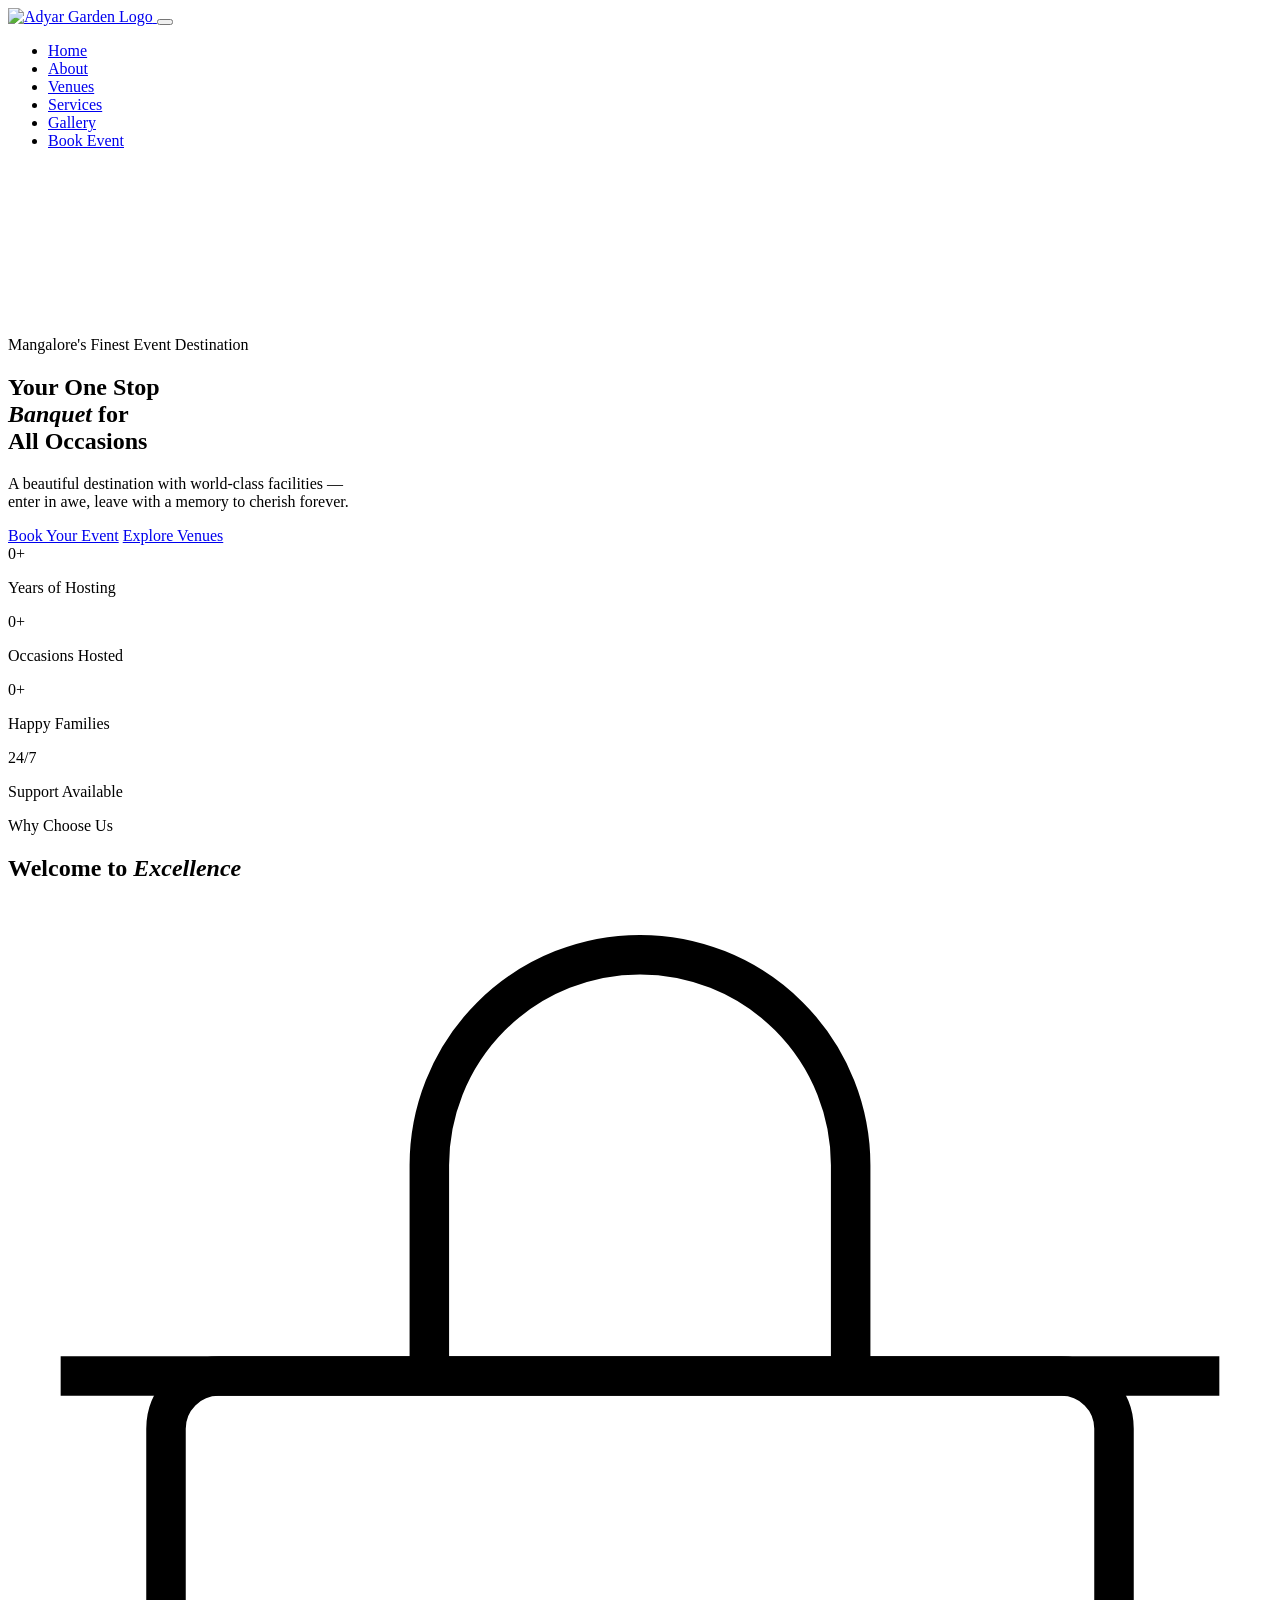
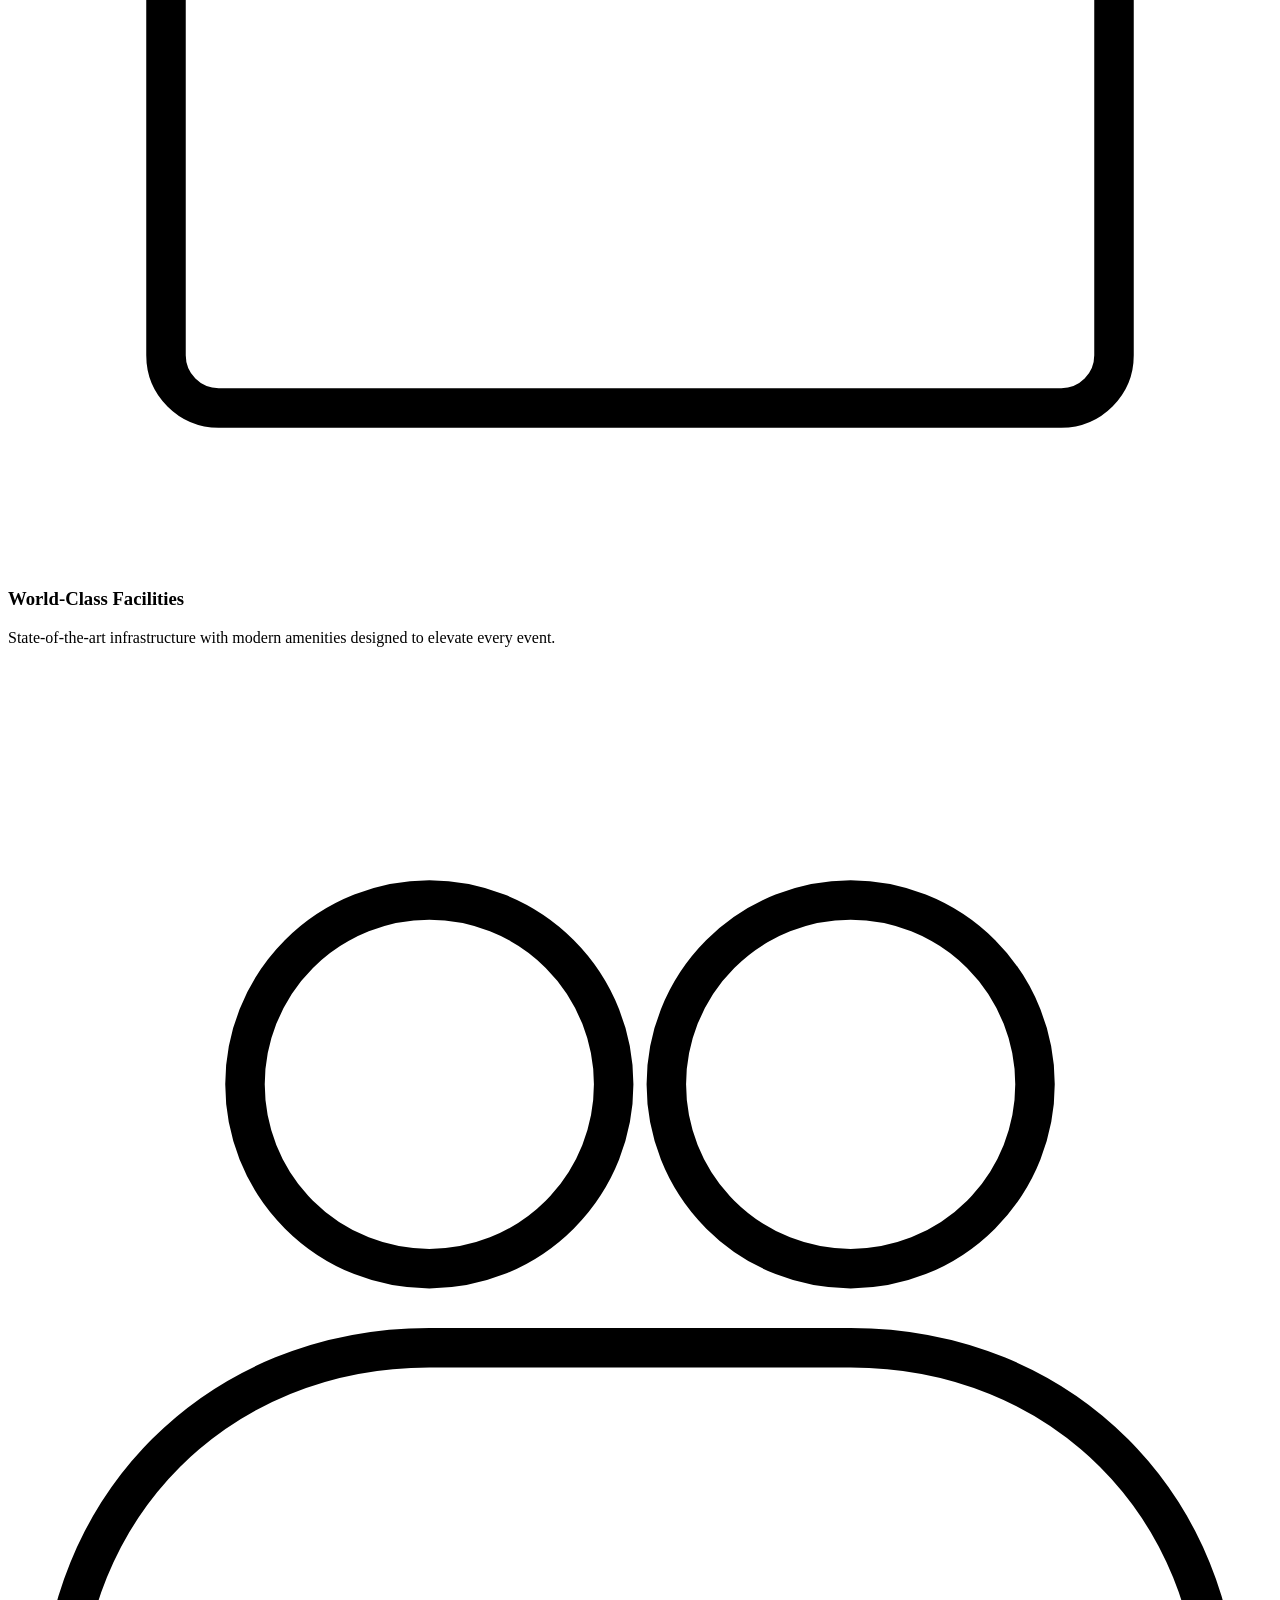
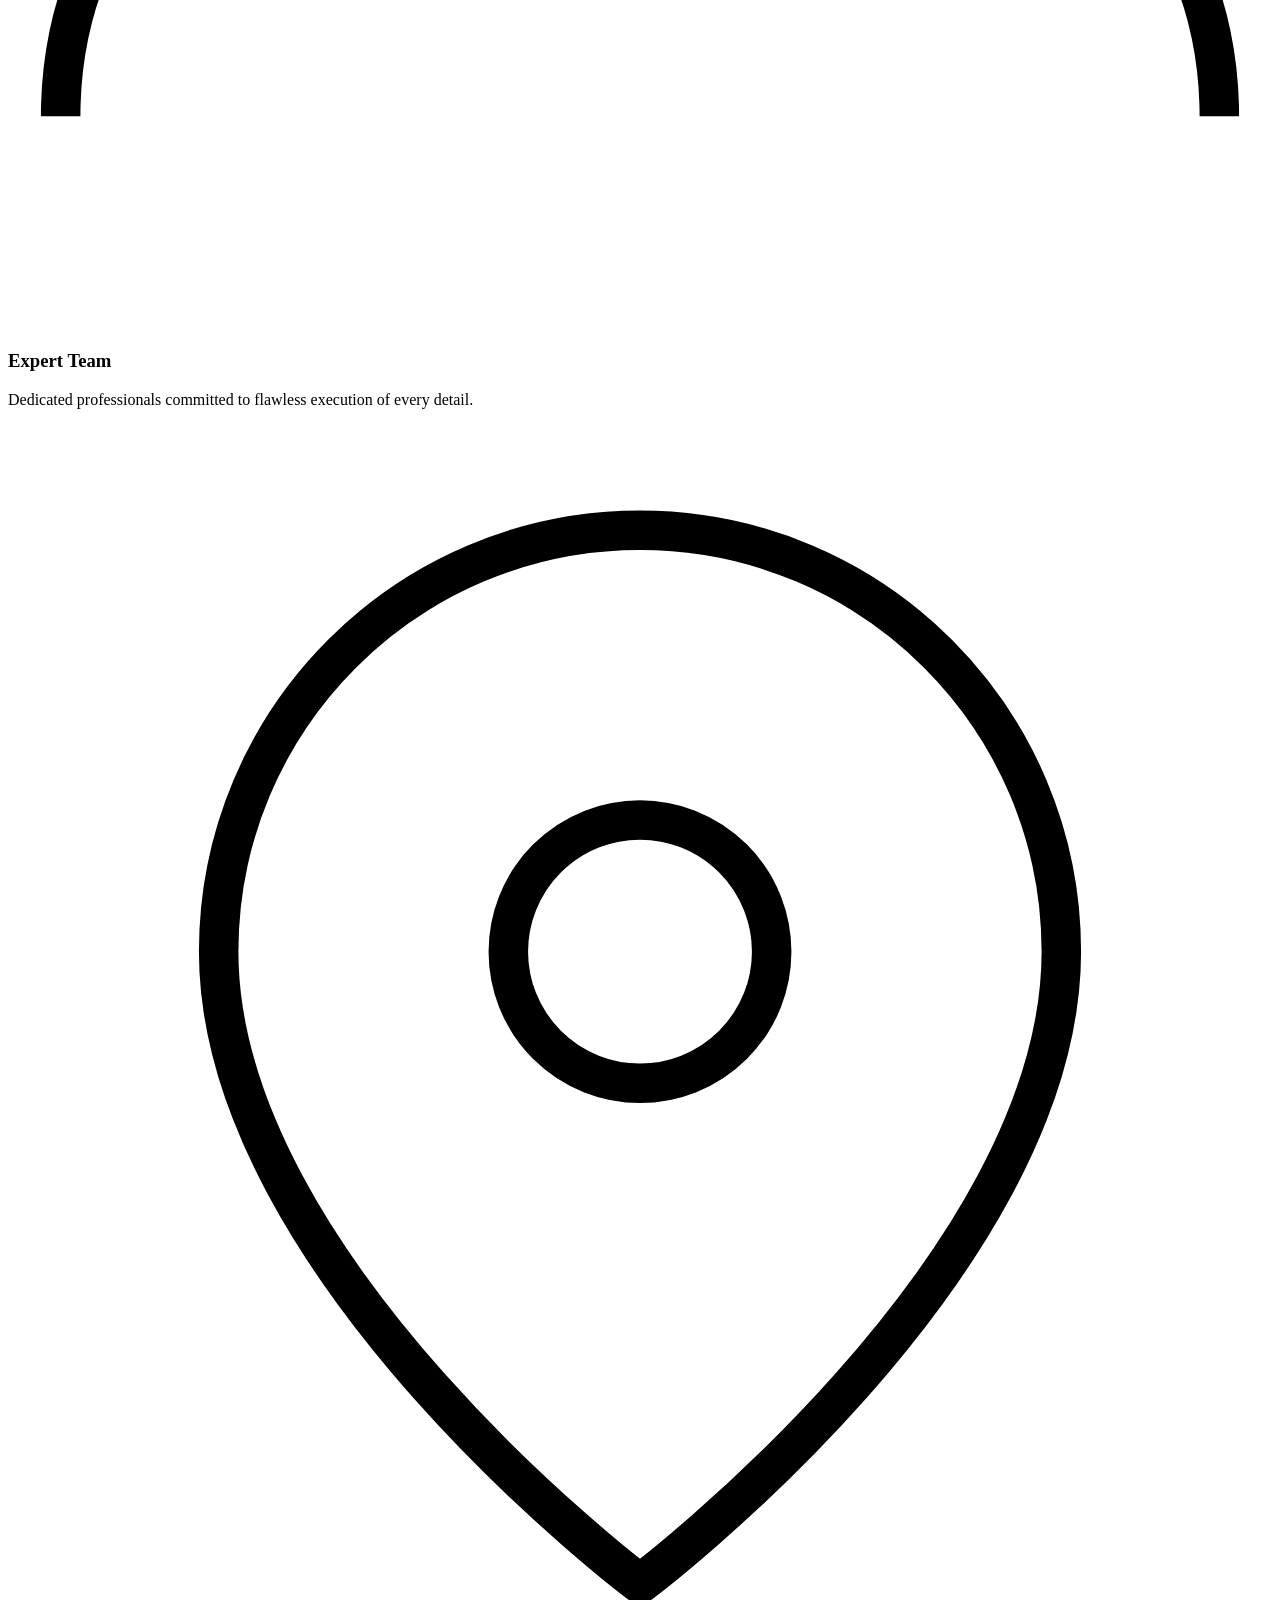
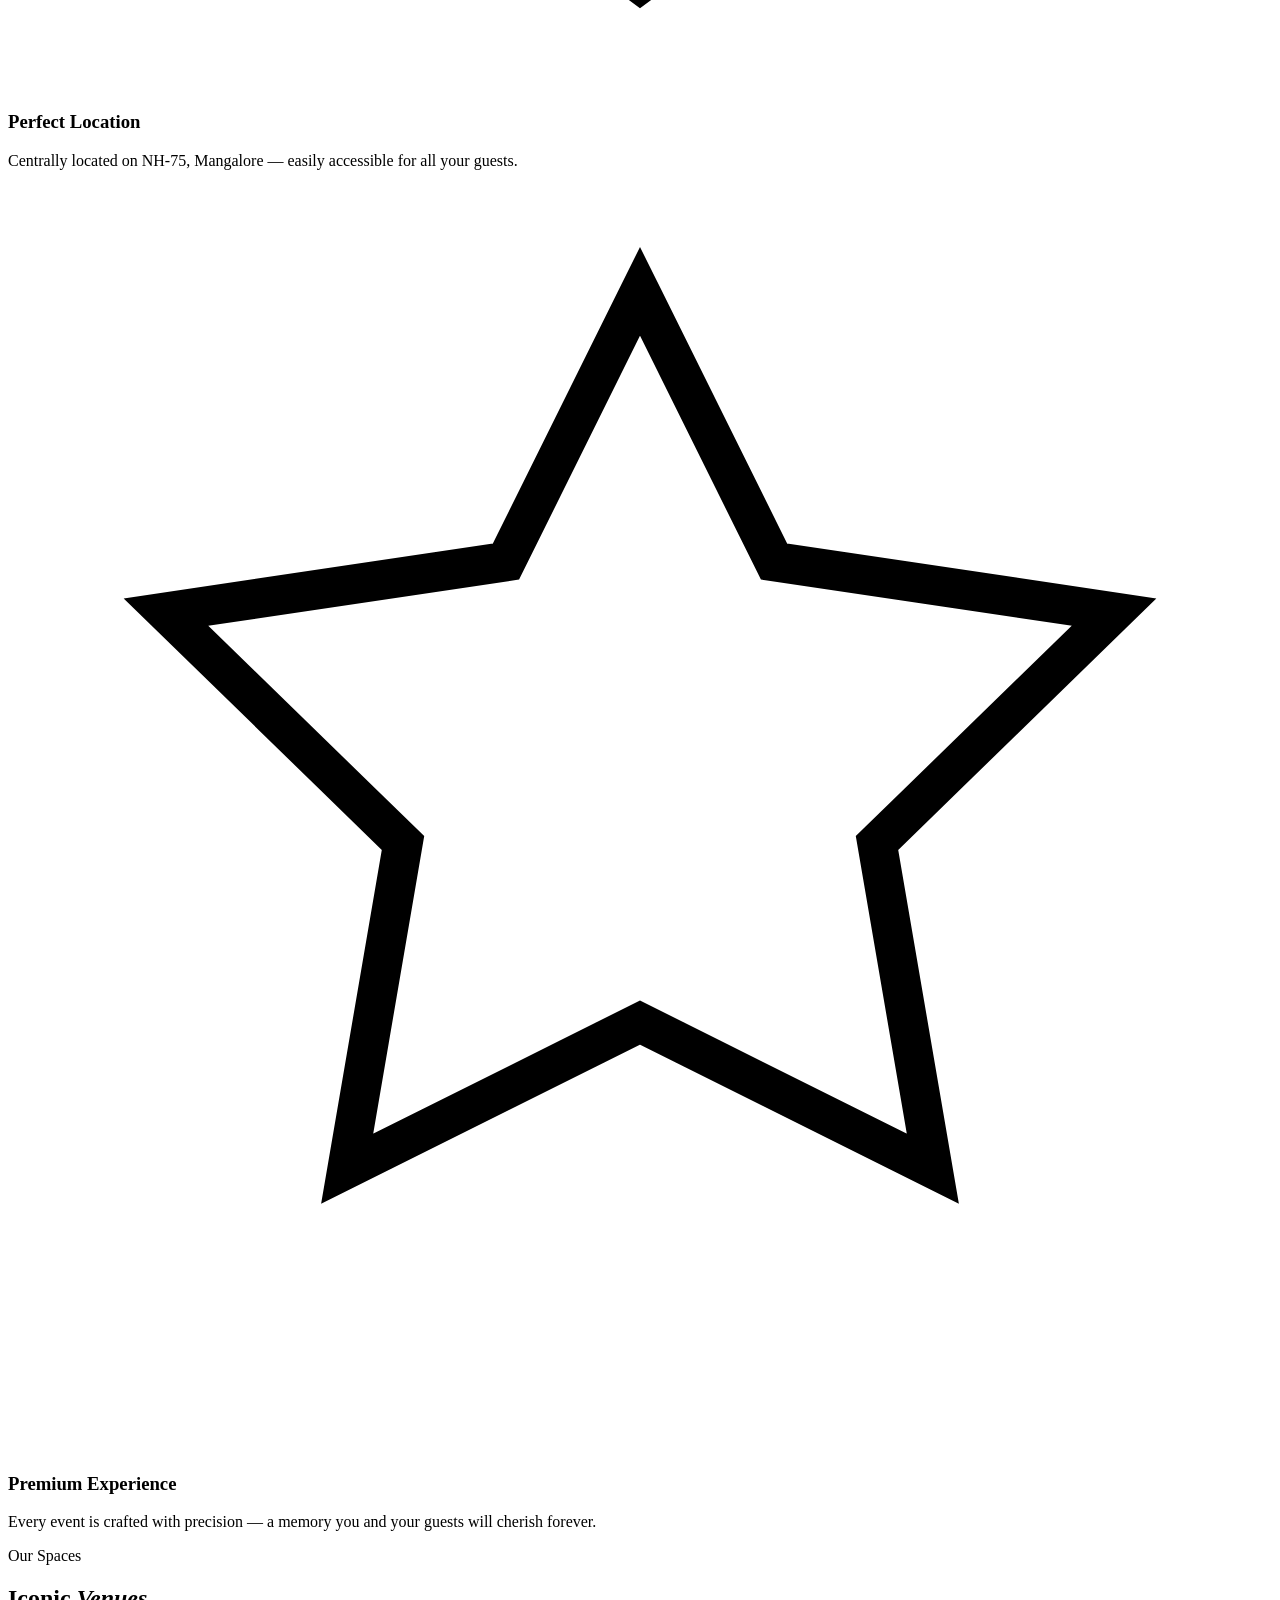
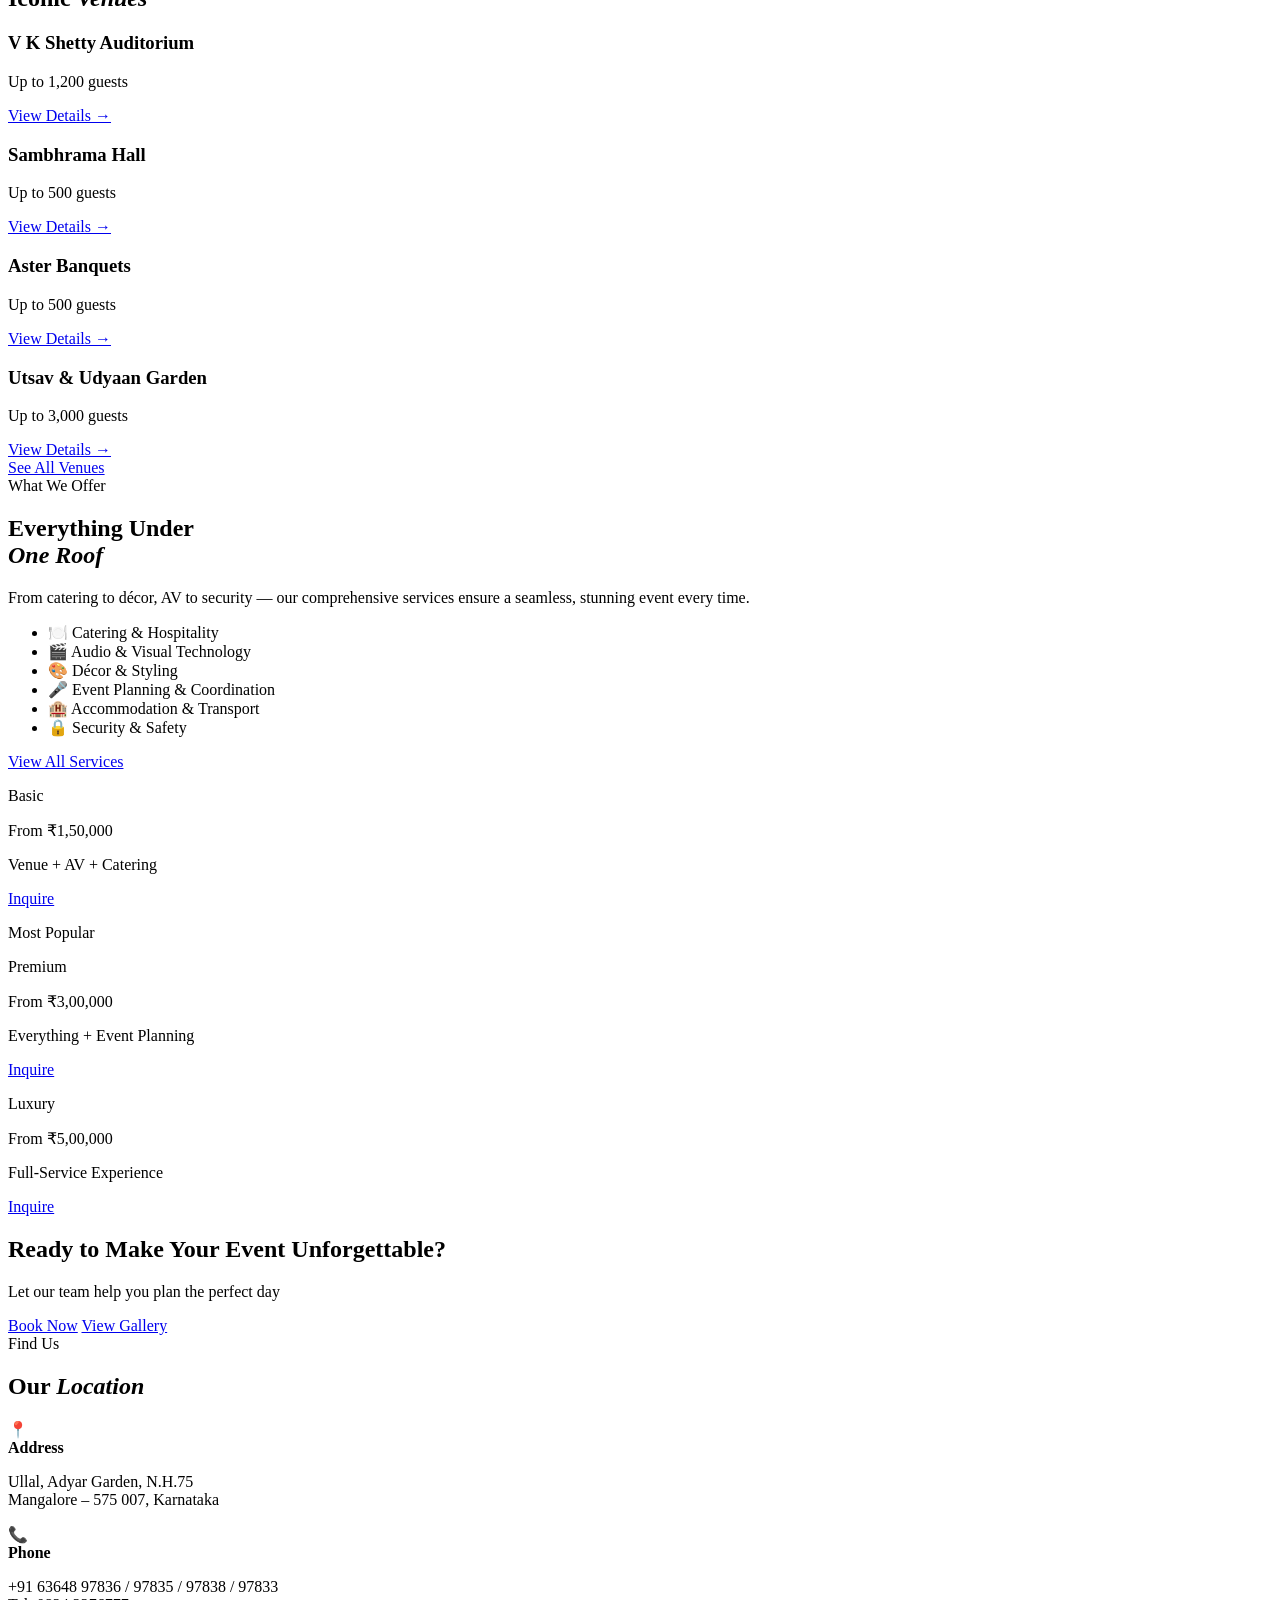
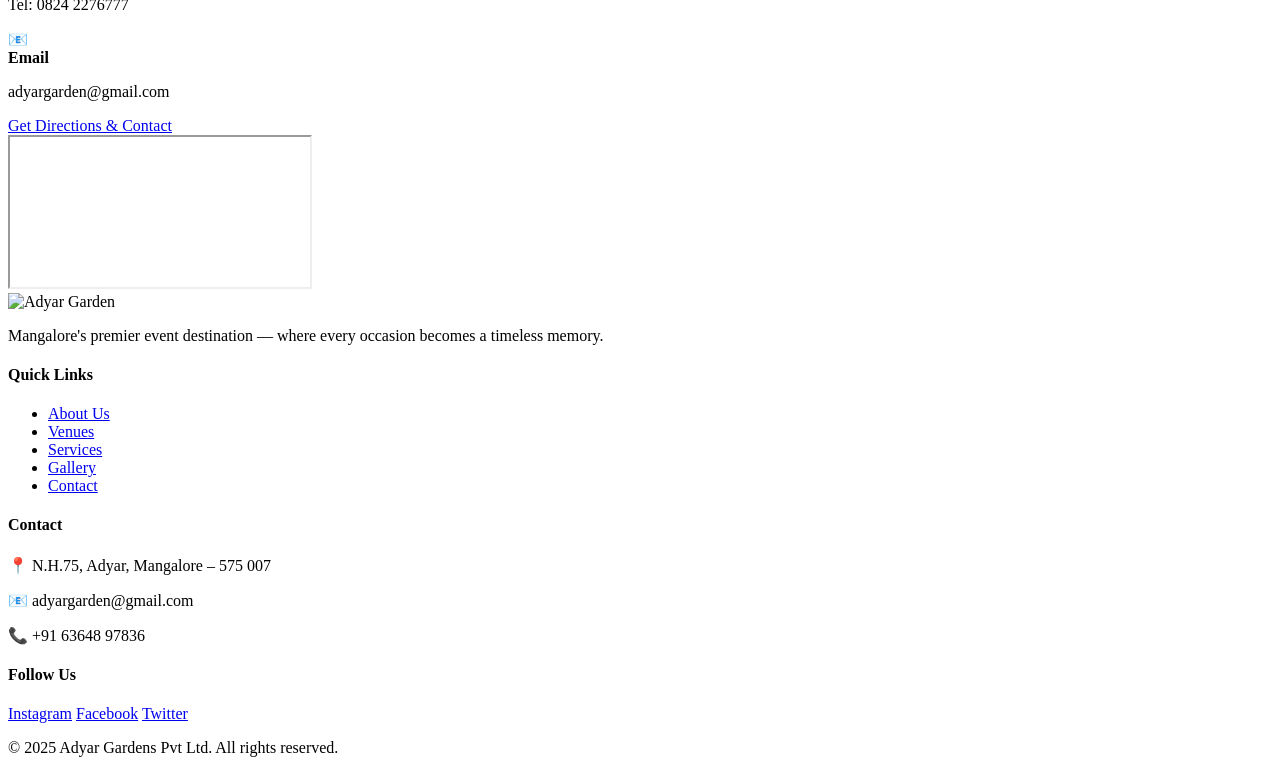
==== index.html @ d9505b19 "Add files via upload" ====
<!DOCTYPE html>
<html lang="en">
<head>
  <meta charset="UTF-8" />
  <meta name="viewport" content="width=device-width, initial-scale=1.0" />
  <title>Adyar Garden – Premium Event Venue, Mangalore</title>
  <link rel="preconnect" href="https://fonts.googleapis.com" />
  <link rel="preconnect" href="https://fonts.gstatic.com" crossorigin />
  <link href="https://fonts.googleapis.com/css2?family=Cormorant+Garamond:ital,wght@0,300;0,400;0,600;0,700;1,300;1,400&family=Jost:wght@300;400;500;600&display=swap" rel="stylesheet" />
  <link rel="stylesheet" href="styles.css" />
  <style>
    /* FIX 1: Video was upside-down — 270deg corrects it */
    .hero-video-wrap video { transform: rotate(270deg) scale(1.78) !important; }
    /* FIX 2: Remove the scroll indicator in the middle of hero */
    .hero-scroll { display: none !important; }
  </style>
</head>
<body>

  <nav class="navbar" id="navbar">
    <div class="nav-inner">
      <a href="index.html" class="nav-logo">
        <img src="aaddf.png" alt="Adyar Garden Logo" />
      </a>
      <button class="hamburger" id="hamburger" aria-label="Menu">
        <span></span><span></span><span></span>
      </button>
      <ul class="nav-links" id="navLinks">
        <li><a href="index.html" class="active">Home</a></li>
        <li><a href="about.html">About</a></li>
        <li><a href="venues.html">Venues</a></li>
        <li><a href="services.html">Services</a></li>
        <li><a href="gallery.html">Gallery</a></li>
        <li><a href="contact.html" class="nav-cta">Book Event</a></li>
      </ul>
    </div>
  </nav>

  <section class="hero" id="hero">
    <div class="hero-video-wrap">
      <video autoplay muted loop playsinline preload="auto" id="heroVideo">
        <source src="ad888.mp4" type="video/mp4" />
      </video>
      <div class="hero-overlay"></div>
    </div>
    <div class="hero-content">
      <p class="hero-tagline reveal-up">Mangalore's Finest Event Destination</p>
      <h1 class="hero-title reveal-up" style="--delay:.15s">
        Your One Stop<br /><em>Banquet</em> for<br />All Occasions
      </h1>
      <p class="hero-sub reveal-up" style="--delay:.2s">
        A beautiful destination with world-class facilities —<br />
        enter in awe, leave with a memory to cherish forever.
      </p>
      <div class="hero-actions reveal-up" style="--delay:.45s">
        <a href="contact.html" class="btn-primary">Book Your Event</a>
        <a href="venues.html" class="btn-ghost">Explore Venues</a>
      </div>
    </div>
  </section>

  <section class="stats-bar">
    <div class="container">
      <div class="stat-item">
        <span class="stat-num" data-target="4">0</span><span class="stat-suffix">+</span>
        <p>Years of Hosting</p>
      </div>
      <div class="stat-divider"></div>
      <div class="stat-item">
        <span class="stat-num" data-target="500">0</span><span class="stat-suffix">+</span>
        <p>Occasions Hosted</p>
      </div>
      <div class="stat-divider"></div>
      <div class="stat-item">
        <span class="stat-num" data-target="400">0</span><span class="stat-suffix">+</span>
        <p>Happy Families</p>
      </div>
      <div class="stat-divider"></div>
      <div class="stat-item">
        <span class="stat-num">24</span><span class="stat-suffix">/7</span>
        <p>Support Available</p>
      </div>
    </div>
  </section>

  <section class="pillars-section section-pad">
    <div class="container">
      <div class="section-label">Why Choose Us</div>
      <h2 class="section-title">Welcome to <em>Excellence</em></h2>
      <div class="pillars-grid">
        <div class="pillar-card scroll-reveal">
          <div class="pillar-icon">
            <svg viewBox="0 0 48 48" fill="none" stroke="currentColor" stroke-width="1.5">
              <rect x="6" y="18" width="36" height="24" rx="2"/><path d="M2 18h44M16 18V10a8 8 0 0 1 16 0v8"/>
            </svg>
          </div>
          <h3>World-Class Facilities</h3>
          <p>State-of-the-art infrastructure with modern amenities designed to elevate every event.</p>
        </div>
        <div class="pillar-card scroll-reveal" style="--sr-delay:.12s">
          <div class="pillar-icon">
            <svg viewBox="0 0 48 48" fill="none" stroke="currentColor" stroke-width="1.5">
              <circle cx="16" cy="16" r="7"/><circle cx="32" cy="16" r="7"/><path d="M2 40c0-8 6-14 14-14h16c8 0 14 6 14 14"/>
            </svg>
          </div>
          <h3>Expert Team</h3>
          <p>Dedicated professionals committed to flawless execution of every detail.</p>
        </div>
        <div class="pillar-card scroll-reveal" style="--sr-delay:.24s">
          <div class="pillar-icon">
            <svg viewBox="0 0 48 48" fill="none" stroke="currentColor" stroke-width="1.5">
              <path d="M24 4C15.16 4 8 11.16 8 20c0 12 16 24 16 24s16-12 16-24c0-8.84-7.16-16-16-16z"/><circle cx="24" cy="20" r="5"/>
            </svg>
          </div>
          <h3>Perfect Location</h3>
          <p>Centrally located on NH-75, Mangalore — easily accessible for all your guests.</p>
        </div>
        <div class="pillar-card scroll-reveal" style="--sr-delay:.36s">
          <div class="pillar-icon">
            <svg viewBox="0 0 48 48" fill="none" stroke="currentColor" stroke-width="1.5">
              <path d="M24 4l5.09 10.26L42 16.18l-9 8.77 2.12 12.37L24 31.77l-11.12 5.55L15 24.95 6 16.18l12.91-1.92z"/>
            </svg>
          </div>
          <h3>Premium Experience</h3>
          <p>Every event is crafted with precision — a memory you and your guests will cherish forever.</p>
        </div>
      </div>
    </div>
  </section>

  <section class="venues-preview section-pad dark-section">
    <div class="container">
      <div class="section-label light">Our Spaces</div>
      <h2 class="section-title light">Iconic <em>Venues</em></h2>
      <div class="venues-scroll-track">
        <div class="venue-thumb scroll-reveal">
          <div class="venue-thumb-img" style="background-image:url('vkshetty.jpg')">
            <div class="venue-thumb-overlay">
              <h3>V K Shetty Auditorium</h3>
              <p>Up to 1,200 guests</p>
              <a href="venues.html" class="venue-thumb-link">View Details →</a>
            </div>
          </div>
        </div>
        <div class="venue-thumb scroll-reveal" style="--sr-delay:.1s">
          <div class="venue-thumb-img" style="background-image:url('sambhrama.jpg')">
            <div class="venue-thumb-overlay">
              <h3>Sambhrama Hall</h3>
              <p>Up to 500 guests</p>
              <a href="venues.html" class="venue-thumb-link">View Details →</a>
            </div>
          </div>
        </div>
        <div class="venue-thumb scroll-reveal" style="--sr-delay:.2s">
          <div class="venue-thumb-img" style="background-image:url('astor.jpg')">
            <div class="venue-thumb-overlay">
              <h3>Aster Banquets</h3>
              <p>Up to 500 guests</p>
              <a href="venues.html" class="venue-thumb-link">View Details →</a>
            </div>
          </div>
        </div>
        <div class="venue-thumb scroll-reveal" style="--sr-delay:.3s">
          <div class="venue-thumb-img" style="background-image:url('garden.jpg')">
            <div class="venue-thumb-overlay">
              <h3>Utsav &amp; Udyaan Garden</h3>
              <p>Up to 3,000 guests</p>
              <a href="venues.html" class="venue-thumb-link">View Details →</a>
            </div>
          </div>
        </div>
      </div>
      <div class="text-center mt-3">
        <a href="venues.html" class="btn-primary">See All Venues</a>
      </div>
    </div>
  </section>

  <section class="services-teaser section-pad">
    <div class="container services-two-col">
      <div class="services-teaser-text scroll-reveal">
        <div class="section-label">What We Offer</div>
        <h2 class="section-title">Everything Under<br /><em>One Roof</em></h2>
        <p>From catering to décor, AV to security — our comprehensive services ensure a seamless, stunning event every time.</p>
        <ul class="service-list">
          <li><span>🍽️</span> Catering &amp; Hospitality</li>
          <li><span>🎬</span> Audio &amp; Visual Technology</li>
          <li><span>🎨</span> Décor &amp; Styling</li>
          <li><span>🎤</span> Event Planning &amp; Coordination</li>
          <li><span>🏨</span> Accommodation &amp; Transport</li>
          <li><span>🔒</span> Security &amp; Safety</li>
        </ul>
        <a href="services.html" class="btn-primary mt-2">View All Services</a>
      </div>
      <div class="services-teaser-cards scroll-reveal" style="--sr-delay:.2s">
        <div class="mini-pkg-card">
          <p class="pkg-tier">Basic</p>
          <p class="pkg-price">From ₹1,50,000</p>
          <p>Venue + AV + Catering</p>
          <a href="contact.html" class="btn-outline-sm">Inquire</a>
        </div>
        <div class="mini-pkg-card featured-pkg">
          <p class="pkg-badge">Most Popular</p>
          <p class="pkg-tier">Premium</p>
          <p class="pkg-price">From ₹3,00,000</p>
          <p>Everything + Event Planning</p>
          <a href="contact.html" class="btn-primary-sm">Inquire</a>
        </div>
        <div class="mini-pkg-card">
          <p class="pkg-tier">Luxury</p>
          <p class="pkg-price">From ₹5,00,000</p>
          <p>Full-Service Experience</p>
          <a href="contact.html" class="btn-outline-sm">Inquire</a>
        </div>
      </div>
    </div>
  </section>

  <section class="cta-banner">
    <div class="cta-banner-inner">
      <h2>Ready to Make Your Event Unforgettable?</h2>
      <p>Let our team help you plan the perfect day</p>
      <div class="cta-banner-btns">
        <a href="contact.html" class="btn-primary">Book Now</a>
        <a href="gallery.html" class="btn-ghost">View Gallery</a>
      </div>
    </div>
  </section>

  <section class="location-section section-pad">
    <div class="container">
      <div class="section-label">Find Us</div>
      <h2 class="section-title">Our <em>Location</em></h2>
      <div class="location-two-col">
        <div class="location-info scroll-reveal">
          <div class="loc-detail">
            <div class="loc-icon">📍</div>
            <div>
              <strong>Address</strong>
              <p>Ullal, Adyar Garden, N.H.75<br />Mangalore – 575 007, Karnataka</p>
            </div>
          </div>
          <div class="loc-detail">
            <div class="loc-icon">📞</div>
            <div>
              <strong>Phone</strong>
              <p>+91 63648 97836 / 97835 / 97838 / 97833<br />Tel: 0824 2276777</p>
            </div>
          </div>
          <div class="loc-detail">
            <div class="loc-icon">📧</div>
            <div>
              <strong>Email</strong>
              <p>adyargarden@gmail.com</p>
            </div>
          </div>
          <a href="contact.html" class="btn-primary mt-2">Get Directions &amp; Contact</a>
        </div>
        <div class="location-map-wrap scroll-reveal" style="--sr-delay:.2s">
          <iframe
            src="https://www.google.com/maps/embed?pb=!1m18!1m12!1m3!1d3889.603321959998!2d74.92138647530761!3d12.868878087437148!2m3!1f0!2f0!3f0!3m2!1i1024!2i768!4f13.1!3m3!1m2!1s0x3ba358ff0a2c5b4d%3A0xe80a7daff4efee68!2sAdyar%20Garden%20Rd%2C%20Adyar%2C%20Karnataka%20575007%2C%20India!5e0!3m2!1sen!2sus!4v1773212647182!5m2!1sen!2sus"
            allowfullscreen loading="lazy" referrerpolicy="no-referrer-when-downgrade">
          </iframe>
        </div>
      </div>
    </div>
  </section>

  <footer class="footer">
    <div class="footer-top">
      <div class="container footer-grid">
        <div class="footer-brand">
          <img src="aaddf.png" alt="Adyar Garden" class="footer-logo" />
          <p>Mangalore's premier event destination — where every occasion becomes a timeless memory.</p>
        </div>
        <div class="footer-col">
          <h4>Quick Links</h4>
          <ul>
            <li><a href="about.html">About Us</a></li>
            <li><a href="venues.html">Venues</a></li>
            <li><a href="services.html">Services</a></li>
            <li><a href="gallery.html">Gallery</a></li>
            <li><a href="contact.html">Contact</a></li>
          </ul>
        </div>
        <div class="footer-col">
          <h4>Contact</h4>
          <p>📍 N.H.75, Adyar, Mangalore – 575 007</p>
          <p>📧 adyargarden@gmail.com</p>
          <p>📞 +91 63648 97836</p>
        </div>
        <div class="footer-col">
          <h4>Follow Us</h4>
          <div class="footer-social">
            <a href="https://www.instagram.com/adyargarden" target="_blank" rel="noopener">Instagram</a>
            <a href="https://www.facebook.com/AdyarGarden" target="_blank" rel="noopener">Facebook</a>
            <a href="https://www.twitter.com/AdyarGarden" target="_blank" rel="noopener">Twitter</a>
          </div>
        </div>
      </div>
    </div>
    <div class="footer-bottom">
      <div class="container">
        <p>© 2025 Adyar Gardens Pvt Ltd. All rights reserved.</p>
      </div>
    </div>
  </footer>

  <script src="main.js"></script>
</body>
</html>
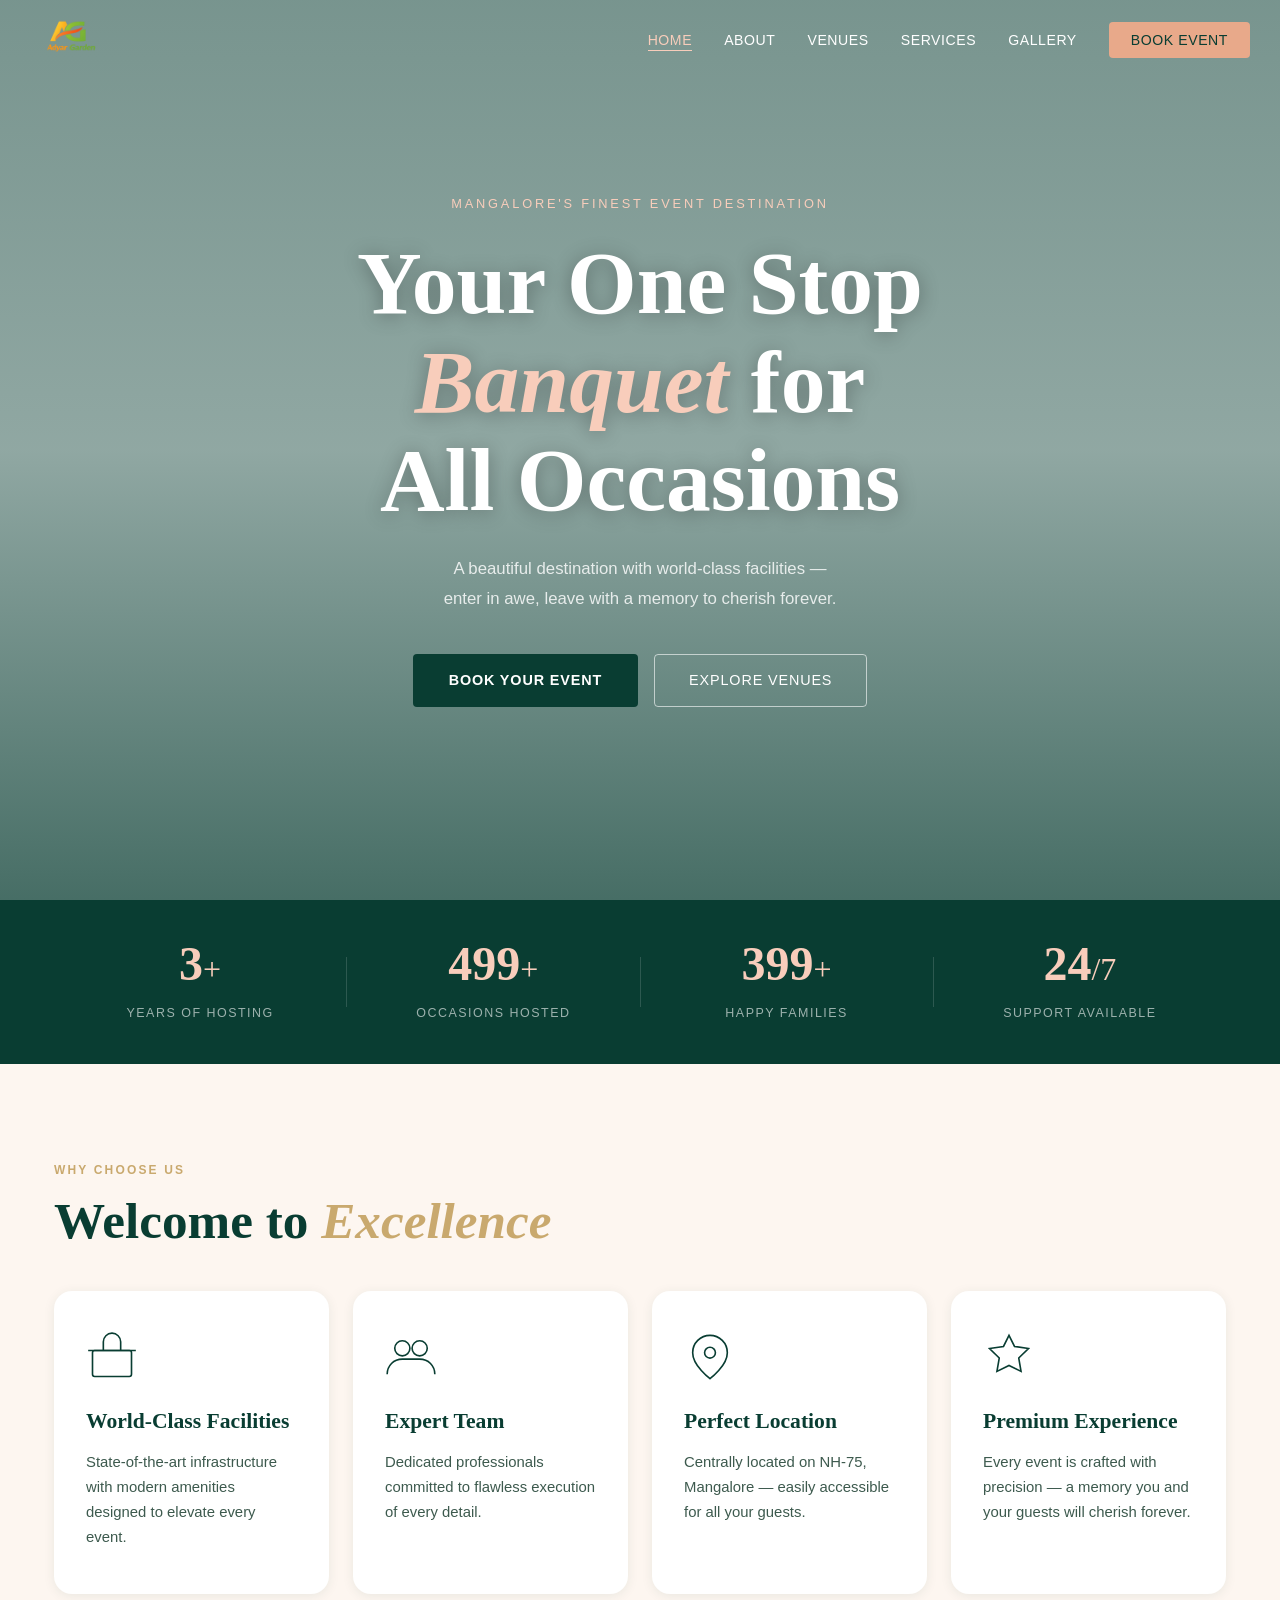
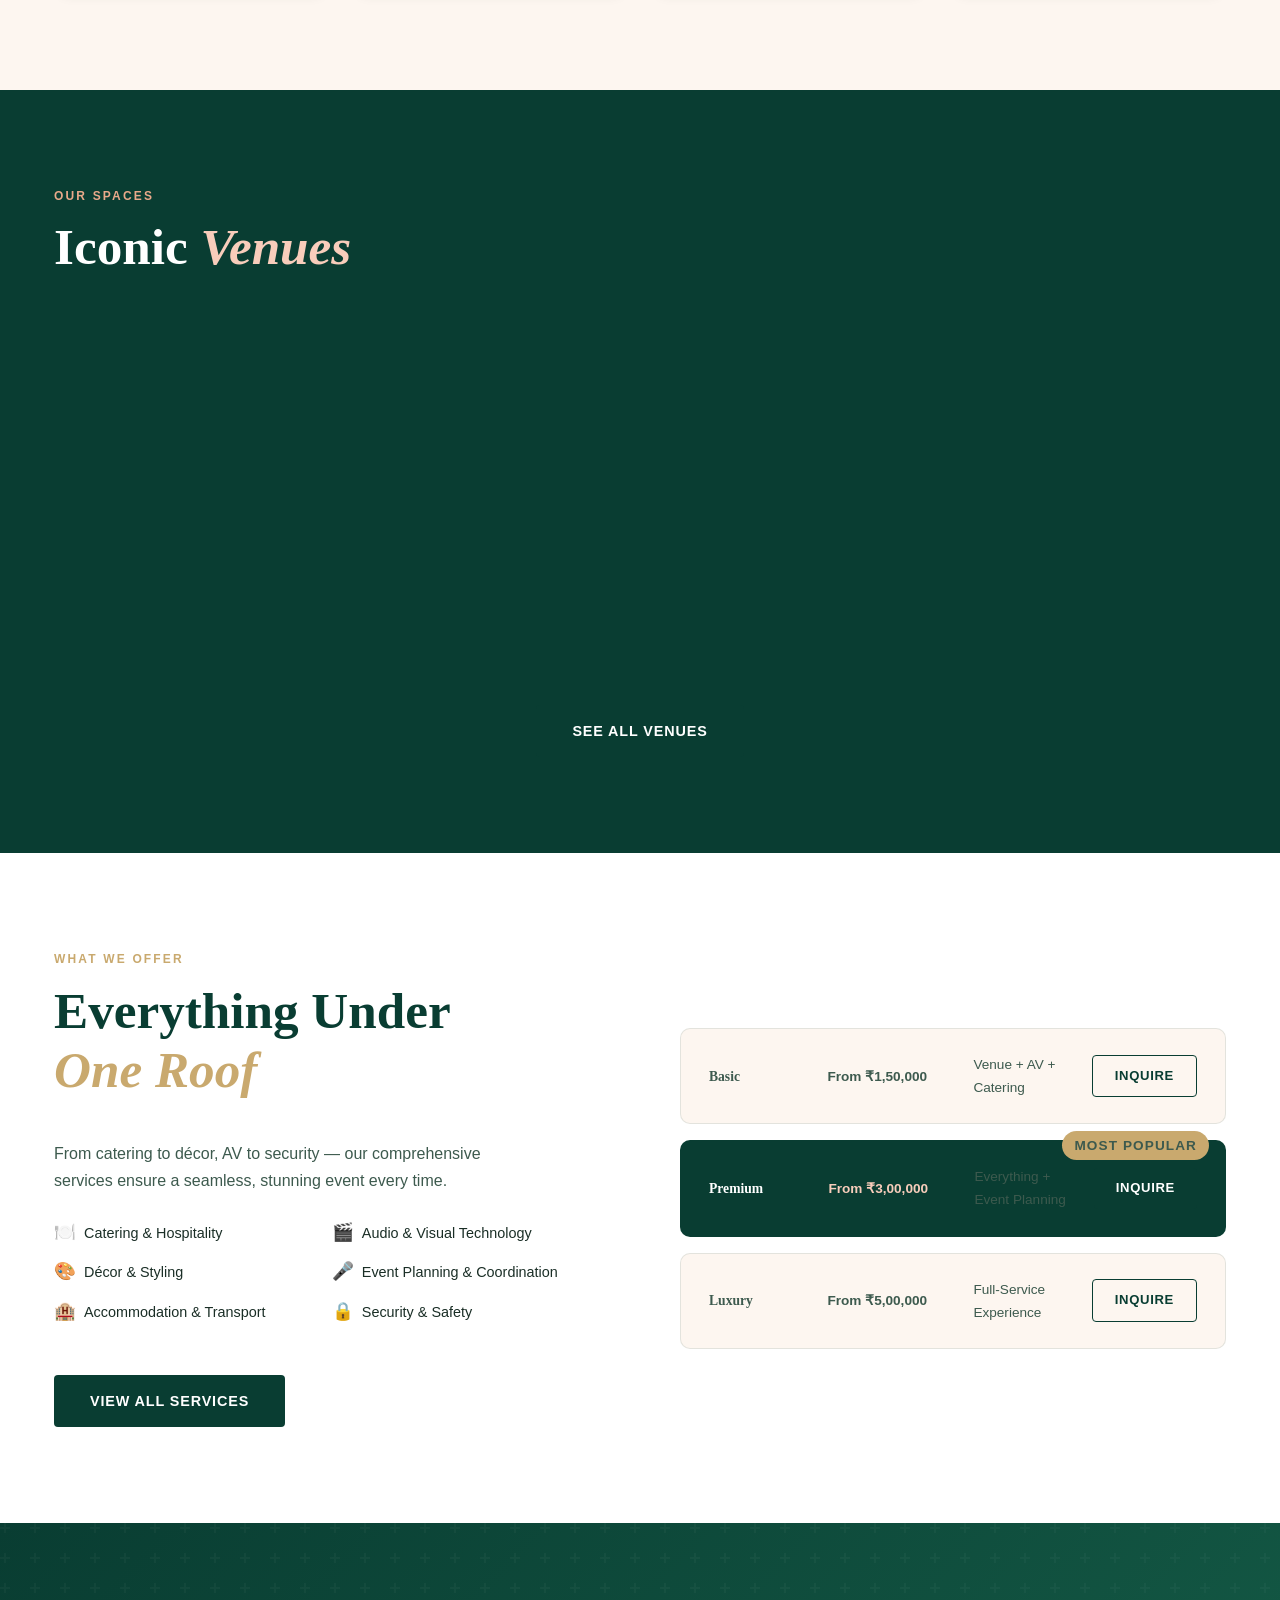
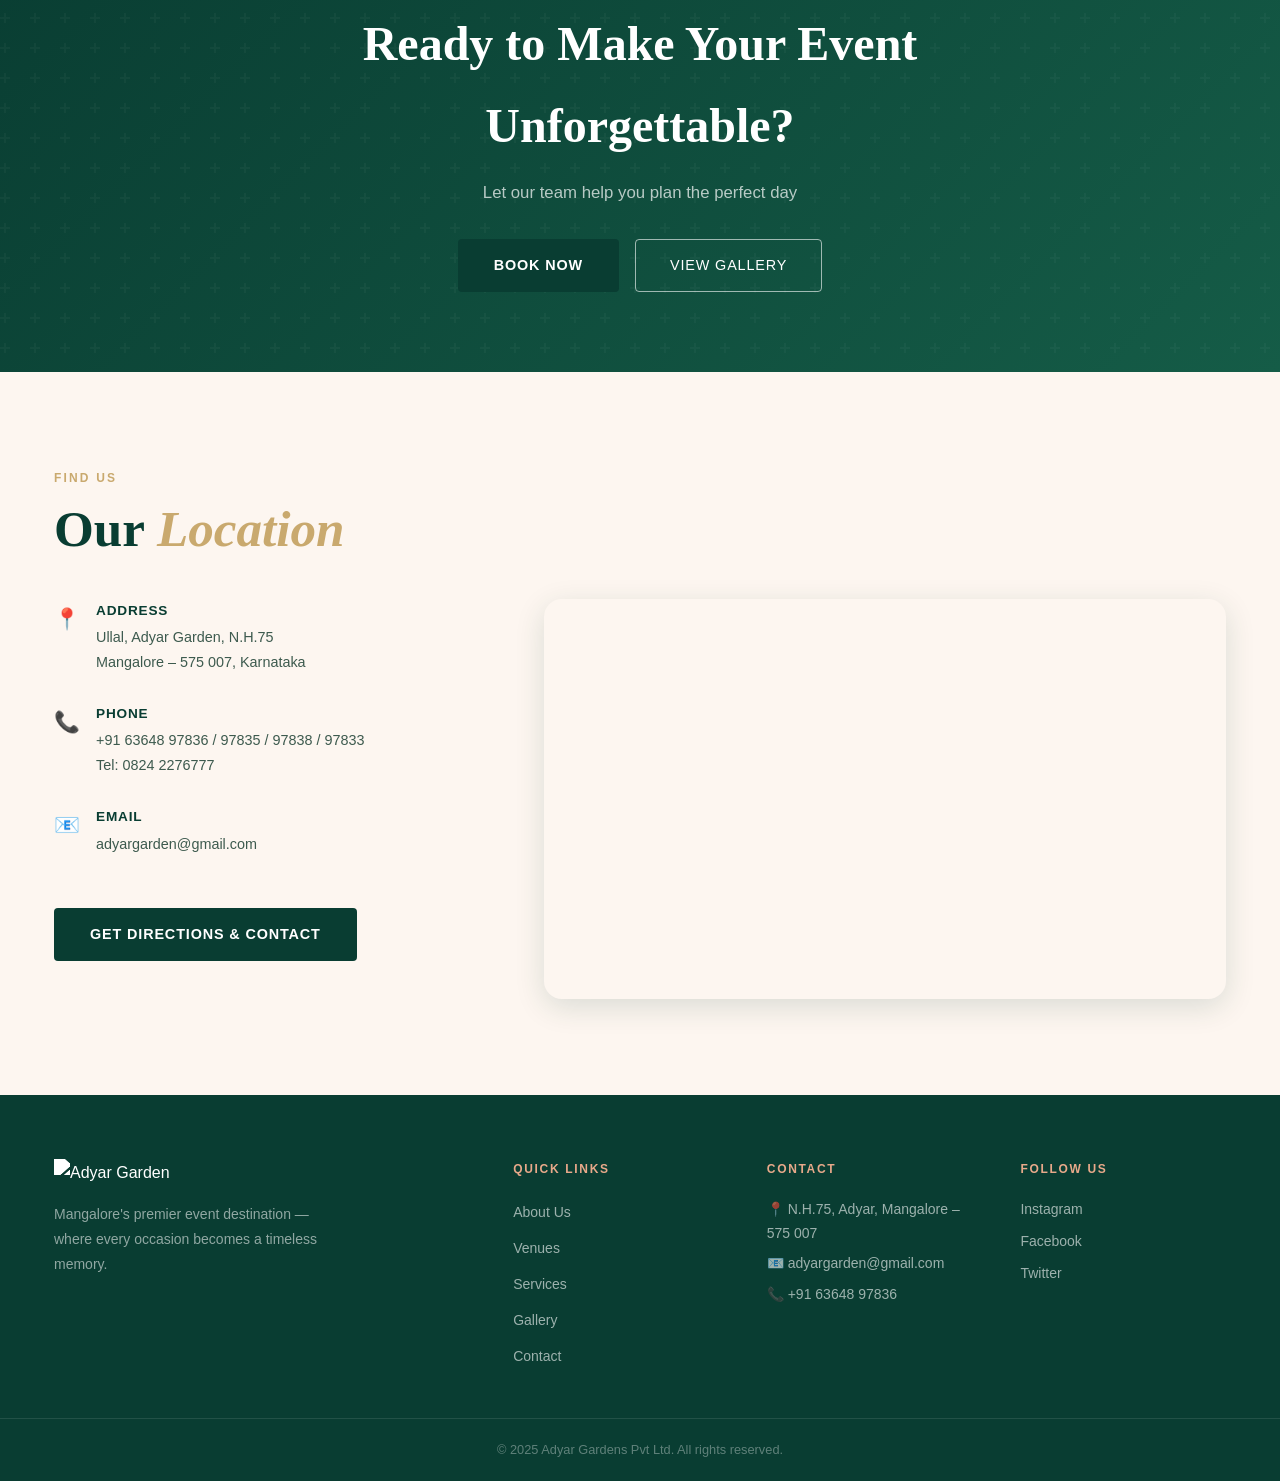
==== commit fbb4c313: "Update index.html" ====
--- a/index.html
+++ b/index.html
@@ -20,7 +20,7 @@
   <nav class="navbar" id="navbar">
     <div class="nav-inner">
       <a href="index.html" class="nav-logo">
-        <img src="aaddf.png" alt="Adyar Garden Logo" />
+        <img src="images/aaddf.png" alt="Adyar Garden Logo" />
       </a>
       <button class="hamburger" id="hamburger" aria-label="Menu">
         <span></span><span></span><span></span>
--- a/styles.css
+++ b/styles.css
@@ -0,0 +1,1015 @@
+/* ════════════════════════════════════════════
+   ADYAR GARDEN — PREMIUM REDESIGN
+   Brand Colors: Deep Forest Green #093d32 | Warm Peach #f8cdbb
+   ════════════════════════════════════════════ */
+
+*, *::before, *::after { margin: 0; padding: 0; box-sizing: border-box; }
+
+:root {
+  --green:        #093d32;
+  --green-mid:    #155c47;
+  --green-light:  #1e7a5f;
+  --peach:        #f8cdbb;
+  --peach-dark:   #e8a98a;
+  --gold:         #c9a96e;
+  --cream:        #fdf6f0;
+  --cream-dark:   #f5ece2;
+  --white:        #ffffff;
+  --text-dark:    #1a2e26;
+  --text-mid:     #3d5a4e;
+  --text-light:   #7a9186;
+  --text-white:   #faf9f8;
+
+  --font-display: 'Cormorant Garamond', Georgia, serif;
+  --font-body:    'Jost', sans-serif;
+
+  --radius:       10px;
+  --radius-lg:    18px;
+  --shadow-sm:    0 2px 12px rgba(9,61,50,.08);
+  --shadow-md:    0 8px 30px rgba(9,61,50,.14);
+  --shadow-lg:    0 20px 60px rgba(9,61,50,.18);
+  --transition:   all 0.35s cubic-bezier(.25,.8,.25,1);
+}
+
+html { scroll-behavior: smooth; }
+
+body {
+  font-family: var(--font-body);
+  color: var(--text-dark);
+  background: var(--white);
+  line-height: 1.7;
+  overflow-x: hidden;
+}
+
+/* ── Utilities ── */
+.container { max-width: 1220px; margin: 0 auto; padding: 0 24px; }
+.section-pad { padding: 96px 0; }
+.text-center { text-align: center; }
+.mt-2 { margin-top: 1.5rem; }
+.mt-3 { margin-top: 2.5rem; }
+
+.section-label {
+  font-family: var(--font-body);
+  font-size: .75rem;
+  font-weight: 600;
+  letter-spacing: .18em;
+  text-transform: uppercase;
+  color: var(--gold);
+  margin-bottom: .75rem;
+}
+.section-label.light { color: var(--peach-dark); }
+
+.section-title {
+  font-family: var(--font-display);
+  font-size: clamp(2rem, 4vw, 3.2rem);
+  font-weight: 600;
+  color: var(--green);
+  line-height: 1.15;
+  margin-bottom: 2.5rem;
+}
+.section-title em { font-style: italic; color: var(--gold); }
+.section-title.light { color: var(--white); }
+.section-title.light em { color: var(--peach); }
+
+/* ════════ BUTTONS ════════ */
+.btn-primary {
+  display: inline-block;
+  background: var(--green);
+  color: var(--white);
+  padding: 14px 36px;
+  border-radius: 4px;
+  font-family: var(--font-body);
+  font-size: .9rem;
+  font-weight: 600;
+  letter-spacing: .06em;
+  text-transform: uppercase;
+  text-decoration: none;
+  border: none;
+  cursor: pointer;
+  transition: var(--transition);
+}
+.btn-primary:hover {
+  background: var(--green-light);
+  transform: translateY(-2px);
+  box-shadow: 0 8px 24px rgba(9,61,50,.25);
+}
+
+.btn-ghost {
+  display: inline-block;
+  background: transparent;
+  color: var(--white);
+  padding: 13px 34px;
+  border-radius: 4px;
+  border: 1.5px solid rgba(255,255,255,.6);
+  font-family: var(--font-body);
+  font-size: .9rem;
+  font-weight: 500;
+  letter-spacing: .06em;
+  text-transform: uppercase;
+  text-decoration: none;
+  cursor: pointer;
+  transition: var(--transition);
+}
+.btn-ghost:hover { background: rgba(255,255,255,.12); border-color: var(--white); }
+
+.btn-outline-sm {
+  display: inline-block;
+  padding: 9px 22px;
+  border: 1.5px solid var(--green);
+  color: var(--green);
+  border-radius: 4px;
+  font-size: .82rem;
+  font-weight: 600;
+  letter-spacing: .05em;
+  text-transform: uppercase;
+  text-decoration: none;
+  transition: var(--transition);
+  cursor: pointer;
+  background: transparent;
+}
+.btn-outline-sm:hover { background: var(--green); color: var(--white); }
+
+.btn-primary-sm {
+  display: inline-block;
+  padding: 9px 22px;
+  background: var(--green);
+  color: var(--white);
+  border-radius: 4px;
+  font-size: .82rem;
+  font-weight: 600;
+  letter-spacing: .05em;
+  text-transform: uppercase;
+  text-decoration: none;
+  border: none;
+  cursor: pointer;
+  transition: var(--transition);
+}
+.btn-primary-sm:hover { background: var(--green-light); }
+
+/* ════════ NAVBAR ════════ */
+.navbar {
+  position: fixed;
+  top: 0; left: 0; right: 0;
+  z-index: 999;
+  padding: 0 24px;
+  transition: background .4s, box-shadow .4s, padding .4s;
+}
+.navbar.scrolled {
+  background: var(--green);
+  box-shadow: 0 4px 30px rgba(0,0,0,.25);
+  padding: 0 24px;
+}
+
+.nav-inner {
+  max-width: 1220px;
+  margin: 0 auto;
+  display: flex;
+  align-items: center;
+  justify-content: space-between;
+  height: 80px;
+}
+
+.nav-logo img { height: 56px; width: auto; display: block; }
+
+.nav-links {
+  display: flex;
+  list-style: none;
+  gap: 2rem;
+  align-items: center;
+}
+.nav-links a {
+  font-family: var(--font-body);
+  font-size: .88rem;
+  font-weight: 500;
+  letter-spacing: .04em;
+  color: var(--white);
+  text-decoration: none;
+  text-transform: uppercase;
+  transition: var(--transition);
+  position: relative;
+}
+.nav-links a::after {
+  content: '';
+  position: absolute;
+  bottom: -3px; left: 0; right: 0;
+  height: 1.5px;
+  background: var(--peach);
+  transform: scaleX(0);
+  transform-origin: left;
+  transition: transform .3s ease;
+}
+.nav-links a:hover::after, .nav-links a.active::after { transform: scaleX(1); }
+.nav-links a:hover { color: var(--peach); }
+.nav-links a.active { color: var(--peach); }
+
+.nav-cta {
+  background: var(--peach-dark) !important;
+  color: var(--green) !important;
+  padding: 10px 22px;
+  border-radius: 4px;
+}
+.nav-cta::after { display: none !important; }
+.nav-cta:hover { background: var(--peach) !important; transform: translateY(-1px); }
+
+.hamburger { display: none; flex-direction: column; gap: 5px; background: none; border: none; cursor: pointer; padding: 4px; }
+.hamburger span { display: block; width: 26px; height: 2px; background: var(--white); transition: var(--transition); border-radius: 2px; }
+
+/* ════════ HERO ════════ */
+.hero {
+  position: relative;
+  height: 100vh;
+  min-height: 600px;
+  display: flex;
+  align-items: center;
+  justify-content: center;
+  overflow: hidden;
+}
+
+.hero-video-wrap {
+  position: absolute;
+  inset: 0;
+  z-index: 0;
+}
+.hero-video-wrap video {
+  width: 100%;
+  height: 100%;
+  object-fit: cover;
+  /* Rotate video if it's sideways */
+  transform: rotate(90deg) scale(1.78);
+}
+.hero-overlay {
+  position: absolute;
+  inset: 0;
+  background: linear-gradient(
+    to bottom,
+    rgba(9,61,50,.55) 0%,
+    rgba(9,61,50,.45) 50%,
+    rgba(9,61,50,.75) 100%
+  );
+}
+
+.hero-content {
+  position: relative;
+  z-index: 2;
+  text-align: center;
+  max-width: 860px;
+  padding: 0 24px;
+}
+
+.hero-tagline {
+  font-family: var(--font-body);
+  font-size: .8rem;
+  letter-spacing: .22em;
+  text-transform: uppercase;
+  color: var(--peach);
+  margin-bottom: 1.2rem;
+}
+
+.hero-title {
+  font-family: var(--font-display);
+  font-size: clamp(3rem, 7vw, 6rem);
+  font-weight: 600;
+  color: var(--white);
+  line-height: 1.1;
+  margin-bottom: 1.5rem;
+  text-shadow: 0 2px 20px rgba(0,0,0,.3);
+}
+.hero-title em { font-style: italic; color: var(--peach); }
+
+.hero-sub {
+  font-size: 1.05rem;
+  color: rgba(255,255,255,.82);
+  margin-bottom: 2.5rem;
+  line-height: 1.8;
+}
+
+.hero-actions { display: flex; gap: 1rem; justify-content: center; flex-wrap: wrap; }
+
+.hero-scroll {
+  position: absolute;
+  bottom: 32px;
+  left: 50%;
+  transform: translateX(-50%);
+  z-index: 2;
+  display: flex;
+  flex-direction: column;
+  align-items: center;
+  gap: 8px;
+  color: rgba(255,255,255,.6);
+  font-size: .7rem;
+  letter-spacing: .14em;
+  text-transform: uppercase;
+}
+.scroll-line {
+  width: 1px;
+  height: 48px;
+  background: linear-gradient(to bottom, rgba(255,255,255,.6), transparent);
+  animation: scrollPulse 2s ease-in-out infinite;
+}
+@keyframes scrollPulse {
+  0%, 100% { opacity: .4; }
+  50% { opacity: 1; }
+}
+
+/* Hero reveal animations */
+.reveal-up {
+  opacity: 0;
+  transform: translateY(30px);
+  animation: revealUp .9s ease forwards;
+  animation-delay: var(--delay, 0s);
+}
+@keyframes revealUp {
+  to { opacity: 1; transform: translateY(0); }
+}
+
+/* ════════ STATS BAR ════════ */
+.stats-bar {
+  background: var(--green);
+  padding: 40px 0;
+}
+.stats-bar .container {
+  display: flex;
+  align-items: center;
+  justify-content: center;
+  gap: 0;
+  flex-wrap: wrap;
+}
+.stat-item {
+  text-align: center;
+  padding: 0 48px;
+  flex: 1;
+  min-width: 140px;
+}
+.stat-item .stat-num {
+  font-family: var(--font-display);
+  font-size: 3rem;
+  font-weight: 700;
+  color: var(--peach);
+  line-height: 1;
+}
+.stat-item .stat-suffix {
+  font-family: var(--font-display);
+  font-size: 2rem;
+  color: var(--peach);
+}
+.stat-item p {
+  font-family: var(--font-body);
+  font-size: .78rem;
+  letter-spacing: .12em;
+  text-transform: uppercase;
+  color: rgba(255,255,255,.6);
+  margin-top: .4rem;
+}
+.stat-divider {
+  width: 1px;
+  height: 50px;
+  background: rgba(255,255,255,.15);
+  flex-shrink: 0;
+}
+
+/* ════════ PILLARS ════════ */
+.pillars-section { background: var(--cream); }
+.pillars-grid {
+  display: grid;
+  grid-template-columns: repeat(auto-fit, minmax(240px, 1fr));
+  gap: 1.5rem;
+}
+.pillar-card {
+  background: var(--white);
+  padding: 2.5rem 2rem;
+  border-radius: var(--radius-lg);
+  box-shadow: var(--shadow-sm);
+  transition: var(--transition);
+  border-bottom: 3px solid transparent;
+}
+.pillar-card:hover {
+  transform: translateY(-8px);
+  box-shadow: var(--shadow-md);
+  border-bottom-color: var(--gold);
+}
+.pillar-icon {
+  width: 52px;
+  height: 52px;
+  color: var(--green);
+  margin-bottom: 1.25rem;
+}
+.pillar-card h3 {
+  font-family: var(--font-display);
+  font-size: 1.35rem;
+  color: var(--green);
+  margin-bottom: .6rem;
+}
+.pillar-card p { color: var(--text-mid); font-size: .93rem; }
+
+/* ════════ VENUES PREVIEW ════════ */
+.dark-section { background: var(--green); }
+.venues-scroll-track {
+  display: grid;
+  grid-template-columns: repeat(4, 1fr);
+  gap: 1.25rem;
+  margin-bottom: 3rem;
+}
+.venue-thumb { border-radius: var(--radius-lg); overflow: hidden; }
+.venue-thumb-img {
+  height: 340px;
+  background-size: cover;
+  background-position: center;
+  position: relative;
+  transition: transform .6s ease;
+}
+.venue-thumb:hover .venue-thumb-img { transform: scale(1.04); }
+.venue-thumb-overlay {
+  position: absolute;
+  inset: 0;
+  background: linear-gradient(to top, rgba(9,61,50,.9) 0%, rgba(9,61,50,.1) 60%);
+  display: flex;
+  flex-direction: column;
+  justify-content: flex-end;
+  padding: 1.5rem;
+  opacity: 0;
+  transition: opacity .4s;
+}
+.venue-thumb:hover .venue-thumb-overlay { opacity: 1; }
+.venue-thumb-overlay h3 {
+  font-family: var(--font-display);
+  font-size: 1.3rem;
+  color: var(--white);
+}
+.venue-thumb-overlay p { color: var(--peach); font-size: .82rem; margin: .3rem 0 .8rem; }
+.venue-thumb-link {
+  font-size: .78rem;
+  font-weight: 600;
+  letter-spacing: .08em;
+  color: var(--peach-dark);
+  text-decoration: none;
+  text-transform: uppercase;
+}
+
+/* ════════ SERVICES TEASER ════════ */
+.services-teaser { background: var(--white); }
+.services-two-col {
+  display: grid;
+  grid-template-columns: 1fr 1fr;
+  gap: 5rem;
+  align-items: center;
+}
+.services-teaser-text p { color: var(--text-mid); margin-bottom: 1.5rem; max-width: 480px; }
+.service-list {
+  list-style: none;
+  display: grid;
+  grid-template-columns: 1fr 1fr;
+  gap: .6rem;
+  margin-bottom: 1.5rem;
+}
+.service-list li {
+  display: flex;
+  align-items: center;
+  gap: .5rem;
+  font-size: .9rem;
+  color: var(--text-dark);
+}
+.service-list li span { font-size: 1.1rem; }
+
+.services-teaser-cards {
+  display: flex;
+  flex-direction: column;
+  gap: 1rem;
+}
+.mini-pkg-card {
+  background: var(--cream);
+  padding: 1.5rem 1.75rem;
+  border-radius: var(--radius);
+  border: 1px solid rgba(9,61,50,.1);
+  display: flex;
+  align-items: center;
+  gap: 1rem;
+  flex-wrap: wrap;
+  transition: var(--transition);
+}
+.mini-pkg-card:hover { box-shadow: var(--shadow-sm); transform: translateX(4px); }
+.mini-pkg-card.featured-pkg { background: var(--green); border-color: transparent; position: relative; }
+.pkg-tier {
+  font-family: var(--font-display);
+  font-size: 1.2rem;
+  font-weight: 700;
+  color: var(--green);
+  min-width: 80px;
+}
+.featured-pkg .pkg-tier, .featured-pkg p { color: var(--white); }
+.pkg-price {
+  font-weight: 600;
+  font-size: .93rem;
+  color: var(--gold);
+  min-width: 130px;
+}
+.featured-pkg .pkg-price { color: var(--peach); }
+.mini-pkg-card p { font-size: .85rem; color: var(--text-mid); flex: 1; }
+.pkg-badge {
+  position: absolute;
+  top: -10px; right: 16px;
+  background: var(--gold);
+  color: var(--white);
+  font-size: .7rem;
+  font-weight: 700;
+  letter-spacing: .08em;
+  text-transform: uppercase;
+  padding: 3px 12px;
+  border-radius: 20px;
+}
+
+/* ════════ CTA BANNER ════════ */
+.cta-banner {
+  background: linear-gradient(135deg, var(--green) 0%, var(--green-mid) 100%);
+  padding: 80px 24px;
+  text-align: center;
+  position: relative;
+  overflow: hidden;
+}
+.cta-banner::before {
+  content: '';
+  position: absolute;
+  inset: 0;
+  background: url("data:image/svg+xml,%3Csvg width='60' height='60' viewBox='0 0 60 60' xmlns='http://www.w3.org/2000/svg'%3E%3Cg fill='none' fill-rule='evenodd'%3E%3Cg fill='%23ffffff' fill-opacity='0.03'%3E%3Cpath d='M36 34v-4h-2v4h-4v2h4v4h2v-4h4v-2h-4zm0-30V0h-2v4h-4v2h4v4h2V6h4V4h-4zM6 34v-4H4v4H0v2h4v4h2v-4h4v-2H6zM6 4V0H4v4H0v2h4v4h2V6h4V4H6z'/%3E%3C/g%3E%3C/g%3E%3C/svg%3E");
+}
+.cta-banner-inner { position: relative; max-width: 700px; margin: 0 auto; }
+.cta-banner h2 {
+  font-family: var(--font-display);
+  font-size: clamp(1.8rem, 4vw, 3rem);
+  color: var(--white);
+  margin-bottom: .75rem;
+}
+.cta-banner p { color: rgba(255,255,255,.7); margin-bottom: 2rem; font-size: 1.05rem; }
+.cta-banner-btns { display: flex; gap: 1rem; justify-content: center; flex-wrap: wrap; }
+
+/* ════════ LOCATION ════════ */
+.location-section { background: var(--cream); }
+.location-two-col {
+  display: grid;
+  grid-template-columns: 1fr 1.6fr;
+  gap: 4rem;
+  align-items: start;
+}
+.loc-detail {
+  display: flex;
+  gap: 1rem;
+  align-items: flex-start;
+  margin-bottom: 1.75rem;
+}
+.loc-icon { font-size: 1.3rem; margin-top: 2px; flex-shrink: 0; }
+.loc-detail strong { display: block; color: var(--green); font-size: .85rem; letter-spacing: .06em; text-transform: uppercase; margin-bottom: .2rem; }
+.loc-detail p { color: var(--text-mid); font-size: .9rem; line-height: 1.7; }
+.location-map-wrap {
+  border-radius: var(--radius-lg);
+  overflow: hidden;
+  box-shadow: var(--shadow-md);
+  height: 400px;
+}
+.location-map-wrap iframe { width: 100%; height: 100%; border: 0; display: block; }
+
+/* ════════ PAGE HEADER (inner pages) ════════ */
+.page-header {
+  background: linear-gradient(135deg, var(--green) 0%, var(--green-mid) 60%, rgba(201,169,110,.4) 100%);
+  padding: 130px 24px 70px;
+  text-align: center;
+  position: relative;
+  overflow: hidden;
+}
+.page-header::before {
+  content: '';
+  position: absolute;
+  inset: 0;
+  background: url("data:image/svg+xml,%3Csvg width='60' height='60' viewBox='0 0 60 60' xmlns='http://www.w3.org/2000/svg'%3E%3Cg fill='none' fill-rule='evenodd'%3E%3Cg fill='%23ffffff' fill-opacity='0.03'%3E%3Cpath d='M36 34v-4h-2v4h-4v2h4v4h2v-4h4v-2h-4zm0-30V0h-2v4h-4v2h4v4h2V6h4V4h-4zM6 34v-4H4v4H0v2h4v4h2v-4h4v-2H6zM6 4V0H4v4H0v2h4v4h2V6h4V4H6z'/%3E%3C/g%3E%3C/g%3E%3C/svg%3E");
+}
+.page-header-inner { position: relative; }
+.page-header h1 {
+  font-family: var(--font-display);
+  font-size: clamp(2.2rem, 5vw, 4rem);
+  font-weight: 700;
+  color: var(--white);
+  letter-spacing: .04em;
+  margin-bottom: .6rem;
+}
+.page-header p { color: rgba(255,255,255,.75); font-size: 1.1rem; }
+
+/* ════════ ABOUT PAGE ════════ */
+.about-section { background: var(--white); }
+.about-two-col {
+  display: grid;
+  grid-template-columns: 1fr 1fr;
+  gap: 5rem;
+  align-items: center;
+}
+.about-text p { color: var(--text-mid); margin-bottom: 1rem; line-height: 1.85; }
+.about-img-wrap {
+  border-radius: var(--radius-lg);
+  overflow: hidden;
+  box-shadow: var(--shadow-lg);
+  height: 460px;
+}
+.about-img-wrap img { width: 100%; height: 100%; object-fit: cover; display: block; }
+.about-img-placeholder { width: 100%; height: 100%; background: linear-gradient(135deg, var(--green) 0%, var(--green-mid) 100%); }
+
+.mission-section { background: var(--cream); }
+.mission-grid {
+  display: grid;
+  grid-template-columns: 1fr 1fr;
+  gap: 2rem;
+}
+.mission-card {
+  background: var(--white);
+  padding: 2.5rem;
+  border-radius: var(--radius-lg);
+  box-shadow: var(--shadow-sm);
+  border-left: 4px solid var(--gold);
+}
+.mission-card h3 {
+  font-family: var(--font-display);
+  font-size: 1.5rem;
+  color: var(--green);
+  margin-bottom: .8rem;
+}
+.mission-card p { color: var(--text-mid); }
+
+.team-section { background: var(--white); }
+.team-grid { display: grid; grid-template-columns: repeat(auto-fit, minmax(260px, 1fr)); gap: 2rem; }
+.team-card {
+  text-align: center;
+  background: var(--cream);
+  border-radius: var(--radius-lg);
+  overflow: hidden;
+  transition: var(--transition);
+  box-shadow: var(--shadow-sm);
+}
+.team-card:hover { transform: translateY(-8px); box-shadow: var(--shadow-md); }
+.team-img {
+  height: 260px;
+  width: 100%;
+  object-fit: cover;
+}
+.team-img-placeholder {
+  height: 260px;
+  width: 100%;
+  display: flex;
+  align-items: center;
+  justify-content: center;
+  font-size: 4rem;
+}
+.team-info { padding: 1.5rem; }
+.team-info h4 {
+  font-family: var(--font-display);
+  font-size: 1.3rem;
+  color: var(--green);
+  margin-bottom: .2rem;
+}
+.team-info p { color: var(--text-light); font-size: .85rem; letter-spacing: .06em; text-transform: uppercase; }
+
+/* ════════ VENUES PAGE ════════ */
+.venues-section { background: var(--white); }
+.venues-grid { display: grid; grid-template-columns: repeat(auto-fit, minmax(340px, 1fr)); gap: 2rem; }
+.venue-card {
+  background: var(--white);
+  border-radius: var(--radius-lg);
+  overflow: hidden;
+  box-shadow: var(--shadow-sm);
+  transition: var(--transition);
+  border: 1px solid rgba(9,61,50,.07);
+}
+.venue-card:hover { transform: translateY(-8px); box-shadow: var(--shadow-md); }
+.venue-card-img {
+  height: 220px;
+  width: 100%;
+  overflow: hidden;
+}
+.venue-card-img img { width: 100%; height: 100%; object-fit: cover; transition: transform .6s ease; }
+.venue-card:hover .venue-card-img img { transform: scale(1.07); }
+.venue-card-body { padding: 1.75rem; }
+.venue-card-body h3 {
+  font-family: var(--font-display);
+  font-size: 1.4rem;
+  color: var(--green);
+  margin-bottom: .5rem;
+}
+.venue-meta { display: flex; gap: 1.2rem; margin-bottom: .8rem; }
+.venue-meta span { font-size: .8rem; color: var(--text-light); font-weight: 500; }
+.venue-card-body p { color: var(--text-mid); font-size: .9rem; margin-bottom: 1rem; }
+.venue-features { list-style: none; margin-bottom: 1.5rem; }
+.venue-features li {
+  padding: .3rem 0;
+  font-size: .875rem;
+  color: var(--text-mid);
+  border-bottom: 1px solid rgba(9,61,50,.06);
+}
+.venue-features li:last-child { border-bottom: none; }
+
+/* ════════ SERVICES PAGE ════════ */
+.services-section { background: var(--white); }
+.services-grid { display: grid; grid-template-columns: repeat(auto-fit, minmax(300px, 1fr)); gap: 2rem; }
+.service-card {
+  background: var(--cream);
+  padding: 2.25rem;
+  border-radius: var(--radius-lg);
+  transition: var(--transition);
+  border-bottom: 3px solid transparent;
+}
+.service-card:hover { transform: translateY(-6px); box-shadow: var(--shadow-md); border-bottom-color: var(--gold); background: var(--white); }
+.service-icon-wrap {
+  width: 56px; height: 56px;
+  background: var(--green);
+  border-radius: 12px;
+  display: flex;
+  align-items: center;
+  justify-content: center;
+  font-size: 1.5rem;
+  margin-bottom: 1.25rem;
+}
+.service-card h3 {
+  font-family: var(--font-display);
+  font-size: 1.3rem;
+  color: var(--green);
+  margin-bottom: .5rem;
+}
+.service-card p { color: var(--text-mid); font-size: .9rem; margin-bottom: 1rem; }
+.service-card ul { list-style: none; }
+.service-card li { font-size: .875rem; color: var(--text-mid); padding: .25rem 0; }
+.service-card li::before { content: '→ '; color: var(--gold); font-weight: 700; }
+
+.packages-section { background: var(--cream); }
+.packages-grid { display: grid; grid-template-columns: repeat(auto-fit, minmax(280px, 1fr)); gap: 2rem; max-width: 960px; margin: 0 auto; }
+.pkg-card {
+  background: var(--white);
+  padding: 2.5rem 2rem;
+  border-radius: var(--radius-lg);
+  box-shadow: var(--shadow-sm);
+  text-align: center;
+  position: relative;
+  transition: var(--transition);
+}
+.pkg-card:hover { transform: translateY(-6px); box-shadow: var(--shadow-md); }
+.pkg-card.featured { border: 2.5px solid var(--gold); }
+.pkg-card h3 { font-family: var(--font-display); font-size: 1.6rem; color: var(--green); margin-bottom: .4rem; }
+.pkg-card .price { font-size: 1.3rem; font-weight: 700; color: var(--gold); margin-bottom: 1.5rem; }
+.pkg-card ul { list-style: none; text-align: left; margin-bottom: 1.75rem; }
+.pkg-card li { padding: .4rem 0; font-size: .9rem; color: var(--text-mid); border-bottom: 1px solid rgba(9,61,50,.06); }
+.pkg-card .badge {
+  position: absolute; top: -12px; left: 50%; transform: translateX(-50%);
+  background: var(--gold); color: var(--white); font-size: .7rem; font-weight: 700;
+  letter-spacing: .1em; text-transform: uppercase; padding: 4px 18px; border-radius: 20px; white-space: nowrap;
+}
+
+/* ════════ GALLERY PAGE ════════ */
+.gallery-section { background: var(--white); }
+.gallery-filter {
+  display: flex;
+  justify-content: center;
+  gap: .75rem;
+  margin-bottom: 3rem;
+  flex-wrap: wrap;
+}
+.filter-btn {
+  padding: 9px 22px;
+  border: 1.5px solid rgba(9,61,50,.2);
+  background: transparent;
+  border-radius: 30px;
+  font-family: var(--font-body);
+  font-size: .82rem;
+  font-weight: 600;
+  letter-spacing: .05em;
+  text-transform: uppercase;
+  color: var(--green);
+  cursor: pointer;
+  transition: var(--transition);
+}
+.filter-btn:hover, .filter-btn.active {
+  background: var(--green);
+  color: var(--white);
+  border-color: var(--green);
+}
+.gallery-grid {
+  display: grid;
+  grid-template-columns: repeat(3, 1fr);
+  gap: 1rem;
+}
+.gallery-item {
+  position: relative;
+  border-radius: var(--radius);
+  overflow: hidden;
+  height: 260px;
+  cursor: pointer;
+}
+.gallery-item img {
+  width: 100%; height: 100%;
+  object-fit: cover;
+  display: block;
+  transition: transform .6s ease;
+}
+.gallery-item:hover img { transform: scale(1.08); }
+.gallery-item-overlay {
+  position: absolute;
+  inset: 0;
+  background: rgba(9,61,50,.65);
+  opacity: 0;
+  transition: opacity .35s;
+  display: flex;
+  align-items: center;
+  justify-content: center;
+}
+.gallery-item:hover .gallery-item-overlay { opacity: 1; }
+.gallery-item-overlay span { color: var(--white); font-size: 2rem; }
+
+/* Lightbox */
+.lightbox {
+  display: none;
+  position: fixed; inset: 0; z-index: 9999;
+  background: rgba(0,0,0,.92);
+  align-items: center; justify-content: center;
+}
+.lightbox.active { display: flex; }
+.lightbox img { max-width: 90vw; max-height: 90vh; border-radius: var(--radius); box-shadow: var(--shadow-lg); }
+.lightbox-close {
+  position: absolute; top: 20px; right: 28px;
+  color: var(--white); font-size: 2rem; cursor: pointer;
+  background: none; border: none; line-height: 1;
+}
+
+/* ════════ CONTACT PAGE ════════ */
+.contact-section { background: var(--white); }
+.contact-grid {
+  display: grid;
+  grid-template-columns: 1fr 1.3fr;
+  gap: 4rem;
+  align-items: start;
+}
+.contact-info-col h2 {
+  font-family: var(--font-display);
+  font-size: 2rem;
+  color: var(--green);
+  margin-bottom: 2rem;
+}
+.contact-detail-card {
+  background: var(--cream);
+  padding: 1.4rem 1.6rem;
+  border-radius: var(--radius);
+  margin-bottom: 1rem;
+  border-left: 3px solid var(--gold);
+}
+.contact-detail-card h4 { color: var(--green); font-size: .8rem; letter-spacing: .1em; text-transform: uppercase; margin-bottom: .4rem; }
+.contact-detail-card p { color: var(--text-mid); font-size: .9rem; line-height: 1.7; }
+
+.contact-form-col h2 {
+  font-family: var(--font-display);
+  font-size: 2rem;
+  color: var(--green);
+  margin-bottom: 2rem;
+}
+.form-row { display: grid; grid-template-columns: 1fr 1fr; gap: 1rem; }
+.form-group { display: flex; flex-direction: column; gap: .4rem; margin-bottom: 1.1rem; }
+.form-group label { font-size: .8rem; font-weight: 600; letter-spacing: .06em; text-transform: uppercase; color: var(--green); }
+.form-group input,
+.form-group select,
+.form-group textarea {
+  padding: 12px 16px;
+  border: 1.5px solid rgba(9,61,50,.15);
+  border-radius: var(--radius);
+  font-family: var(--font-body);
+  font-size: .93rem;
+  color: var(--text-dark);
+  background: var(--cream);
+  transition: var(--transition);
+}
+.form-group input:focus,
+.form-group select:focus,
+.form-group textarea:focus {
+  outline: none;
+  border-color: var(--green);
+  background: var(--white);
+  box-shadow: 0 0 0 3px rgba(9,61,50,.08);
+}
+.form-group textarea { resize: vertical; min-height: 120px; }
+.form-check { display: flex; align-items: flex-start; gap: .6rem; margin-bottom: 1.5rem; }
+.form-check input { width: 16px; height: 16px; margin-top: 3px; accent-color: var(--green); }
+.form-check label { font-size: .85rem; color: var(--text-mid); }
+
+.map-section { background: var(--cream); }
+.map-section h2 { font-family: var(--font-display); font-size: 2.2rem; color: var(--green); text-align: center; margin-bottom: 2.5rem; }
+.map-wrap { border-radius: var(--radius-lg); overflow: hidden; box-shadow: var(--shadow-md); height: 480px; }
+.map-wrap iframe { width: 100%; height: 100%; border: 0; display: block; }
+
+.faq-section { background: var(--white); }
+.faq-grid { display: grid; grid-template-columns: repeat(auto-fit, minmax(300px, 1fr)); gap: 1.5rem; max-width: 960px; margin: 0 auto; }
+.faq-card {
+  background: var(--cream);
+  padding: 1.75rem;
+  border-radius: var(--radius);
+  transition: var(--transition);
+  cursor: pointer;
+}
+.faq-card:hover { transform: translateY(-4px); box-shadow: var(--shadow-sm); }
+.faq-card h4 { font-family: var(--font-display); font-size: 1.1rem; color: var(--green); margin-bottom: .5rem; line-height: 1.4; }
+.faq-card p { color: var(--text-mid); font-size: .875rem; }
+
+/* ════════ FLOOR PLAN ════════ */
+.floor-plan-section {
+  background: var(--cream);
+  padding: 64px 24px;
+  text-align: center;
+}
+.floor-plan-section h2 { font-family: var(--font-display); font-size: 2rem; color: var(--green); margin-bottom: .75rem; }
+.floor-plan-section p { color: var(--text-mid); margin-bottom: 1.75rem; }
+
+/* ════════ FOOTER ════════ */
+.footer { background: var(--green); }
+.footer-top { padding: 64px 24px 40px; }
+.footer-grid {
+  display: grid;
+  grid-template-columns: 2fr 1fr 1fr 1fr;
+  gap: 3rem;
+}
+.footer-logo { height: 56px; width: auto; margin-bottom: 1rem; filter: brightness(0) invert(1); }
+.footer-brand p { color: rgba(255,255,255,.55); font-size: .875rem; line-height: 1.8; max-width: 280px; }
+.footer-col h4 {
+  font-family: var(--font-body);
+  font-size: .75rem;
+  font-weight: 700;
+  letter-spacing: .14em;
+  text-transform: uppercase;
+  color: var(--peach-dark);
+  margin-bottom: 1.2rem;
+}
+.footer-col ul { list-style: none; }
+.footer-col ul li { margin-bottom: .55rem; }
+.footer-col a { color: rgba(255,255,255,.6); text-decoration: none; font-size: .875rem; transition: color .25s; }
+.footer-col a:hover { color: var(--peach); }
+.footer-col p { color: rgba(255,255,255,.6); font-size: .875rem; margin-bottom: .4rem; }
+.footer-social { display: flex; flex-direction: column; gap: .5rem; }
+.footer-social a { color: rgba(255,255,255,.6); text-decoration: none; font-size: .875rem; transition: color .25s; }
+.footer-social a:hover { color: var(--peach); }
+.footer-bottom {
+  border-top: 1px solid rgba(255,255,255,.1);
+  padding: 20px 24px;
+  text-align: center;
+}
+.footer-bottom p { color: rgba(255,255,255,.35); font-size: .8rem; }
+
+/* ════════ SCROLL REVEAL ════════ */
+.scroll-reveal {
+  opacity: 0;
+  transform: translateY(28px);
+  transition: opacity .7s ease, transform .7s ease;
+  transition-delay: var(--sr-delay, 0s);
+}
+.scroll-reveal.visible { opacity: 1; transform: none; }
+
+/* ════════ RESPONSIVE ════════ */
+@media (max-width: 1024px) {
+  .venues-scroll-track { grid-template-columns: repeat(2, 1fr); }
+  .footer-grid { grid-template-columns: 1fr 1fr; gap: 2rem; }
+  .services-two-col { grid-template-columns: 1fr; gap: 2.5rem; }
+}
+
+@media (max-width: 768px) {
+  .section-pad { padding: 64px 0; }
+
+  .hamburger { display: flex; }
+  .nav-links {
+    display: none;
+    flex-direction: column;
+    position: absolute;
+    top: 80px; left: 0; right: 0;
+    background: var(--green);
+    padding: 1.5rem 24px;
+    gap: 1rem;
+    box-shadow: 0 10px 30px rgba(0,0,0,.3);
+  }
+  .nav-links.open { display: flex; }
+  .nav-cta { width: fit-content; }
+
+  .hero-title { font-size: clamp(2.2rem, 8vw, 3.5rem); }
+
+  .stats-bar .container { gap: 0; }
+  .stat-item { padding: 0 20px; min-width: 100px; }
+  .stat-divider { height: 36px; }
+
+  .pillars-grid { grid-template-columns: 1fr 1fr; }
+  .venues-scroll-track { grid-template-columns: 1fr; }
+  .venue-thumb-overlay { opacity: 1; }
+
+  .about-two-col { grid-template-columns: 1fr; gap: 2rem; }
+  .mission-grid { grid-template-columns: 1fr; }
+  .contact-grid { grid-template-columns: 1fr; gap: 2rem; }
+  .location-two-col { grid-template-columns: 1fr; gap: 2rem; }
+  .footer-grid { grid-template-columns: 1fr 1fr; }
+  .gallery-grid { grid-template-columns: repeat(2, 1fr); }
+  .form-row { grid-template-columns: 1fr; }
+  .service-list { grid-template-columns: 1fr; }
+}
+
+@media (max-width: 480px) {
+  .stats-bar .container { flex-direction: column; gap: 1.5rem; }
+  .stat-divider { width: 60px; height: 1px; }
+  .pillars-grid { grid-template-columns: 1fr; }
+  .gallery-grid { grid-template-columns: 1fr; }
+  .venues-grid { grid-template-columns: 1fr; }
+  .footer-grid { grid-template-columns: 1fr; }
+  .hero-actions { flex-direction: column; align-items: center; }
+  .packages-grid { grid-template-columns: 1fr; }
+}
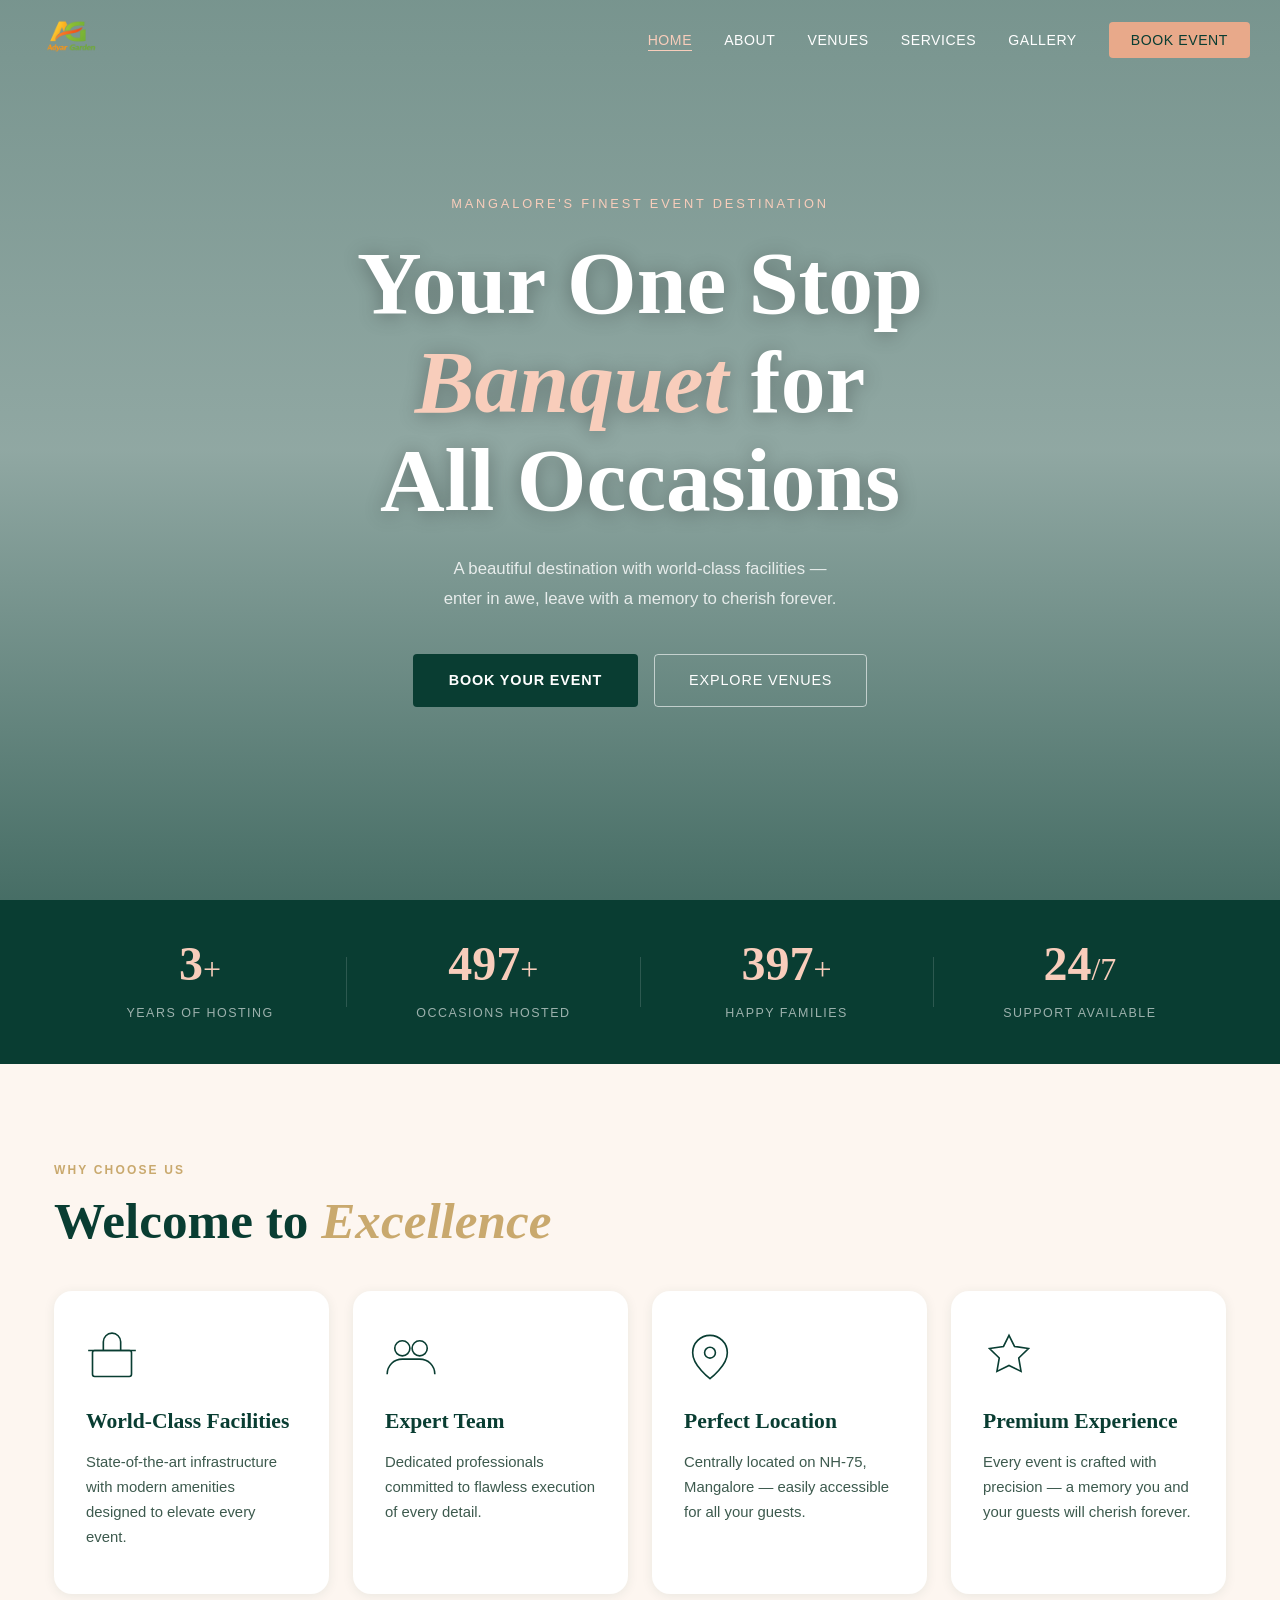
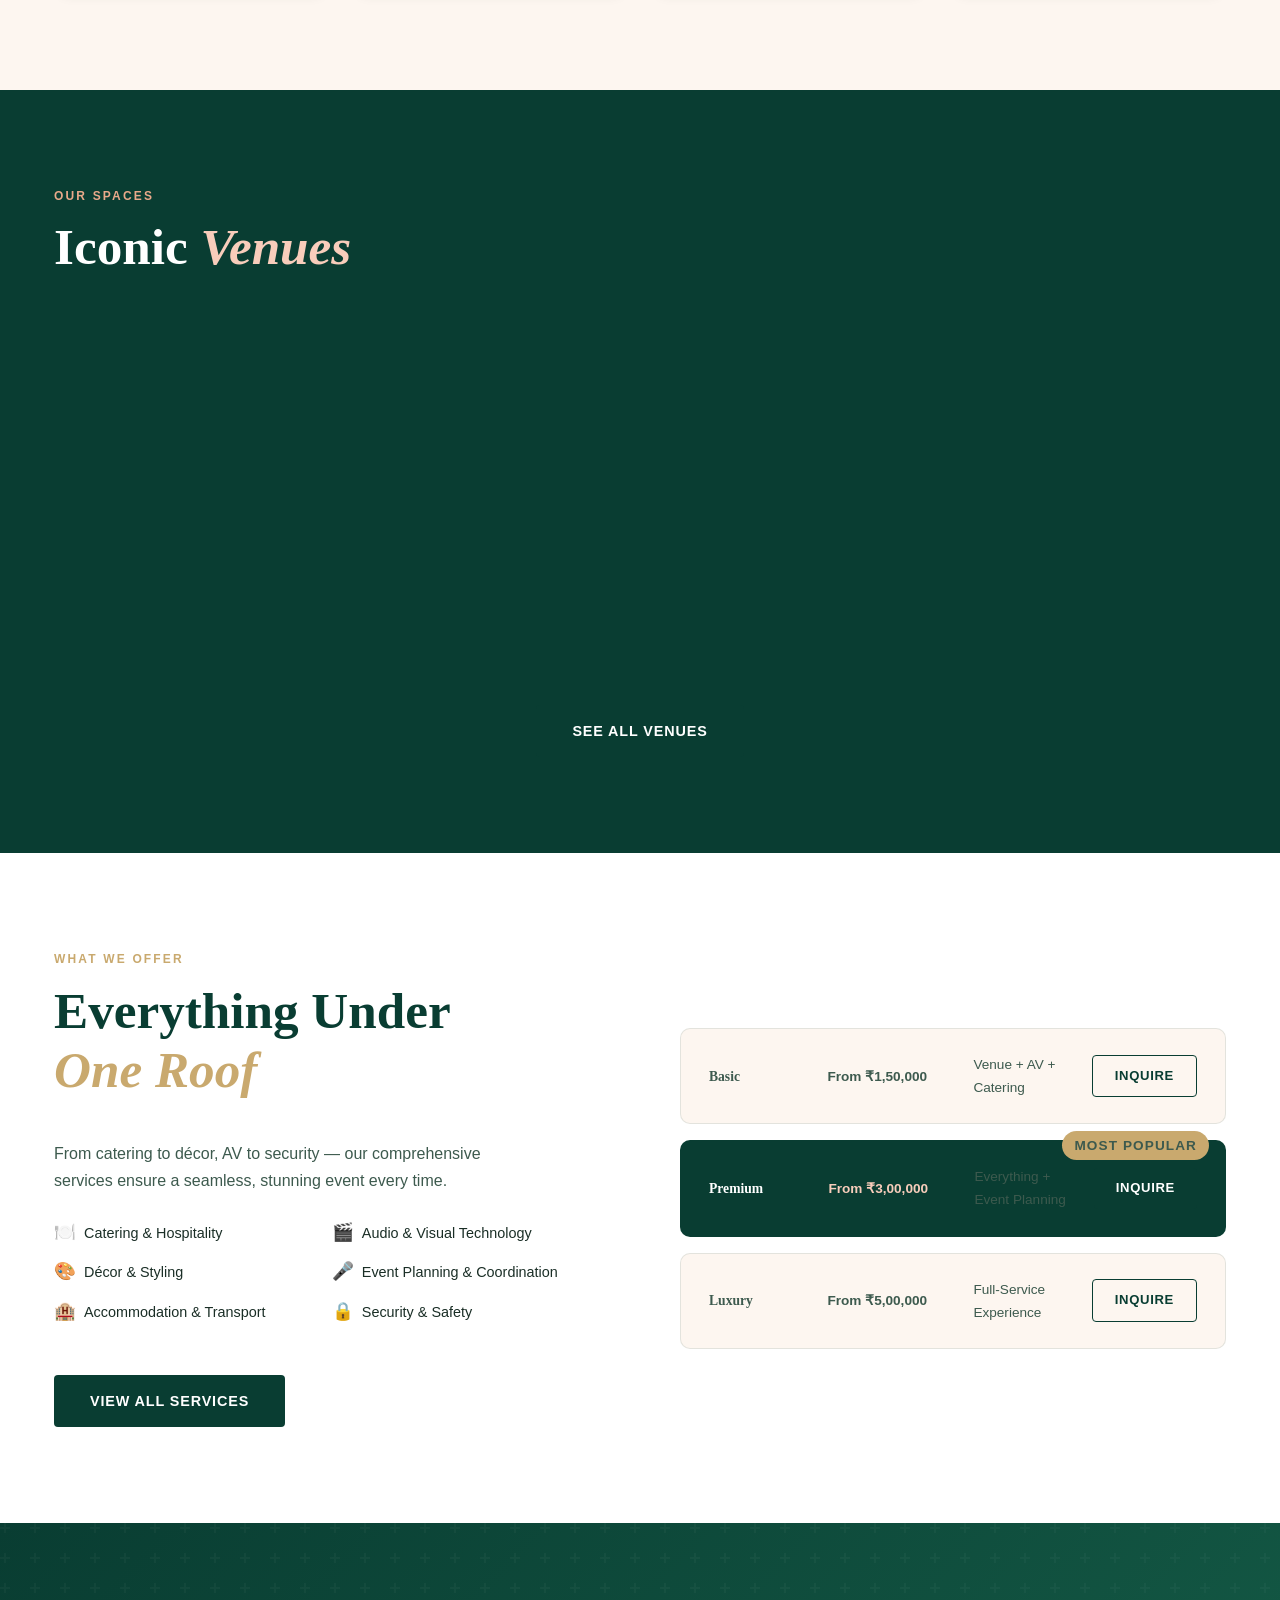
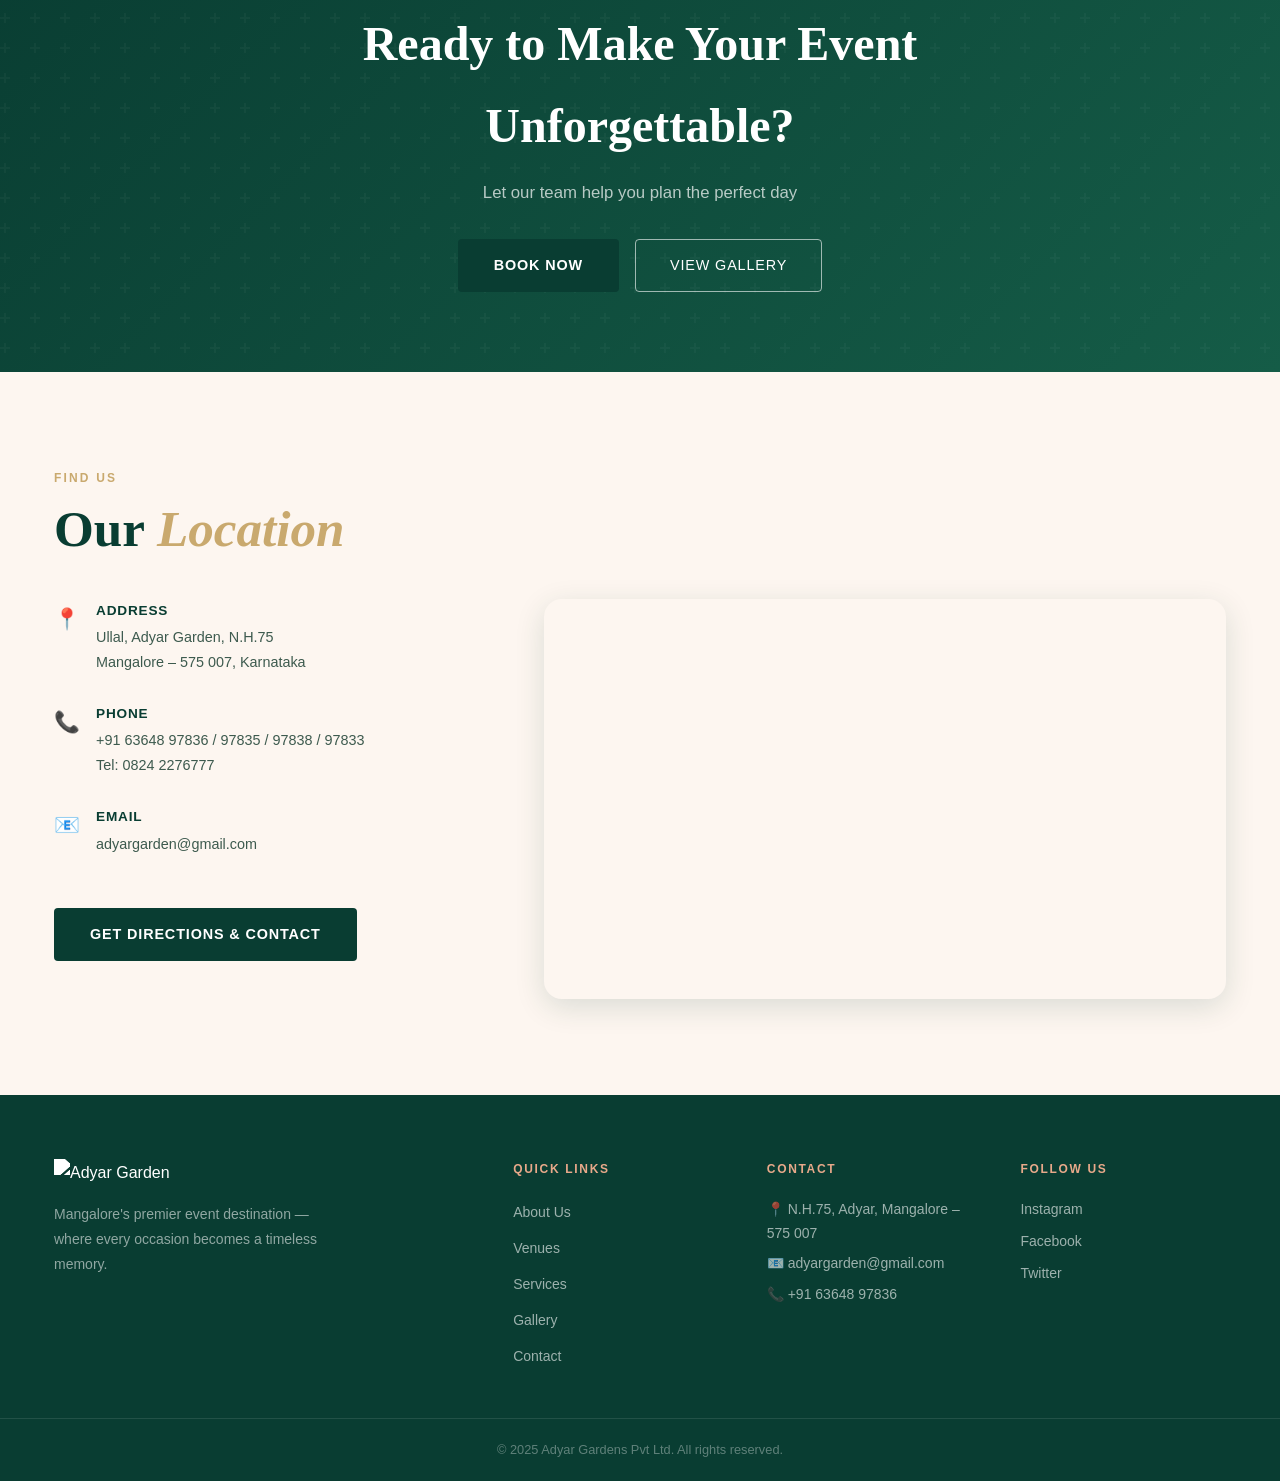
==== commit ef1a8bec: "Update index.html" ====
--- a/index.html
+++ b/index.html
@@ -39,7 +39,7 @@
   <section class="hero" id="hero">
     <div class="hero-video-wrap">
       <video autoplay muted loop playsinline preload="auto" id="heroVideo">
-        <source src="ad888.mp4" type="video/mp4" />
+        <source src="images/ad888.mp4" type="video/mp4" />
       </video>
       <div class="hero-overlay"></div>
     </div>
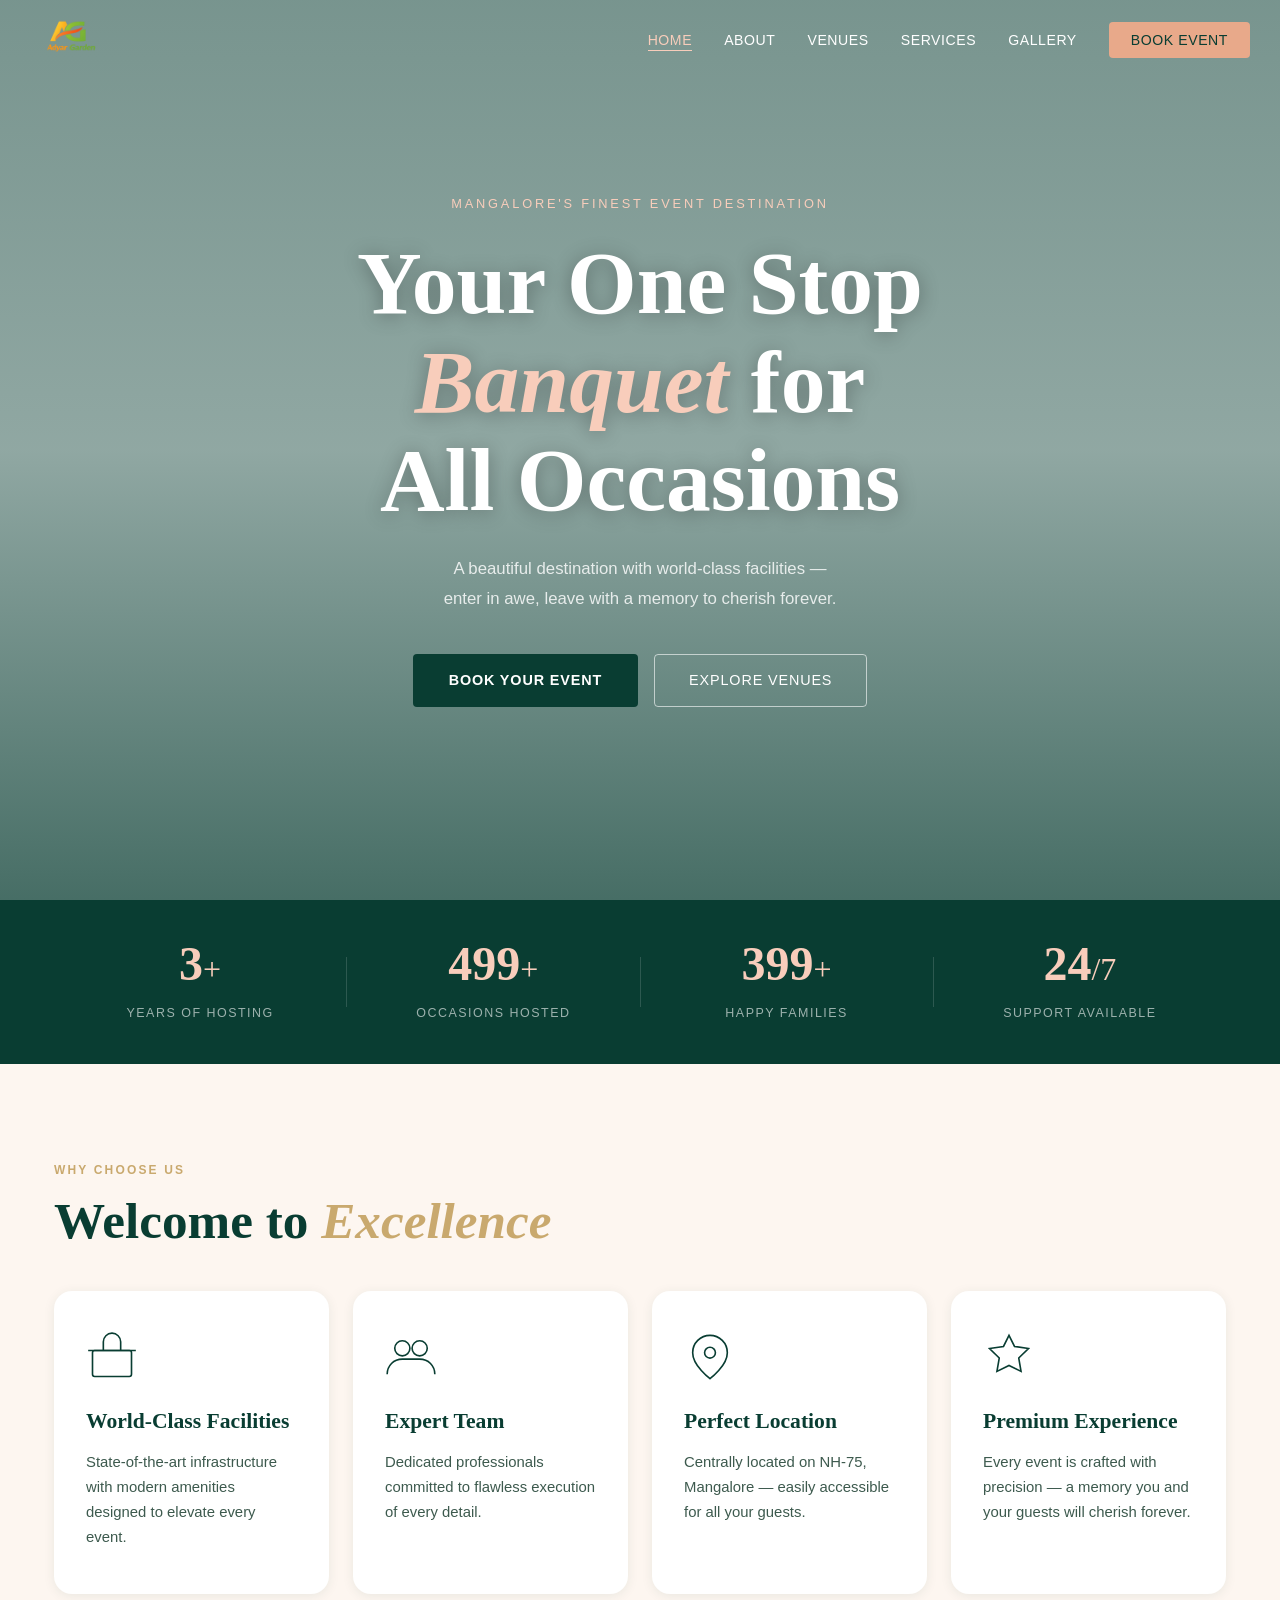
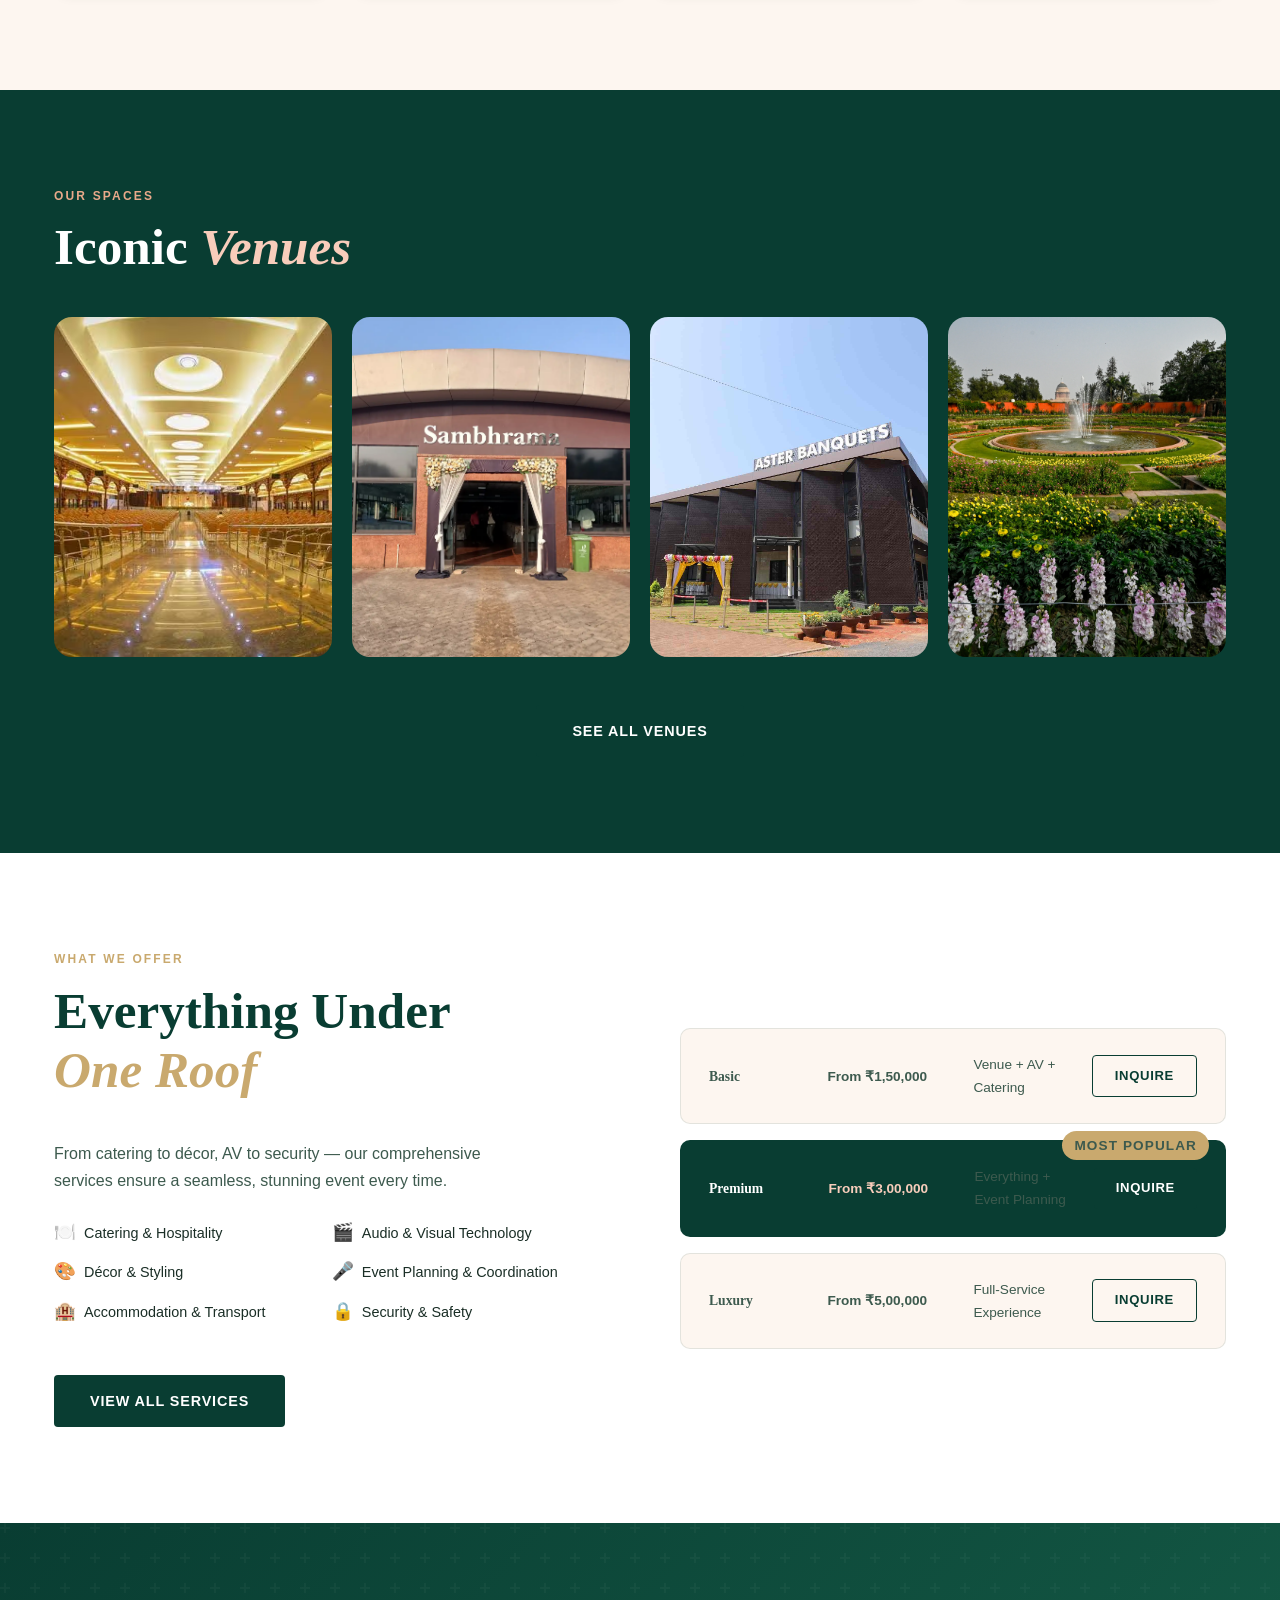
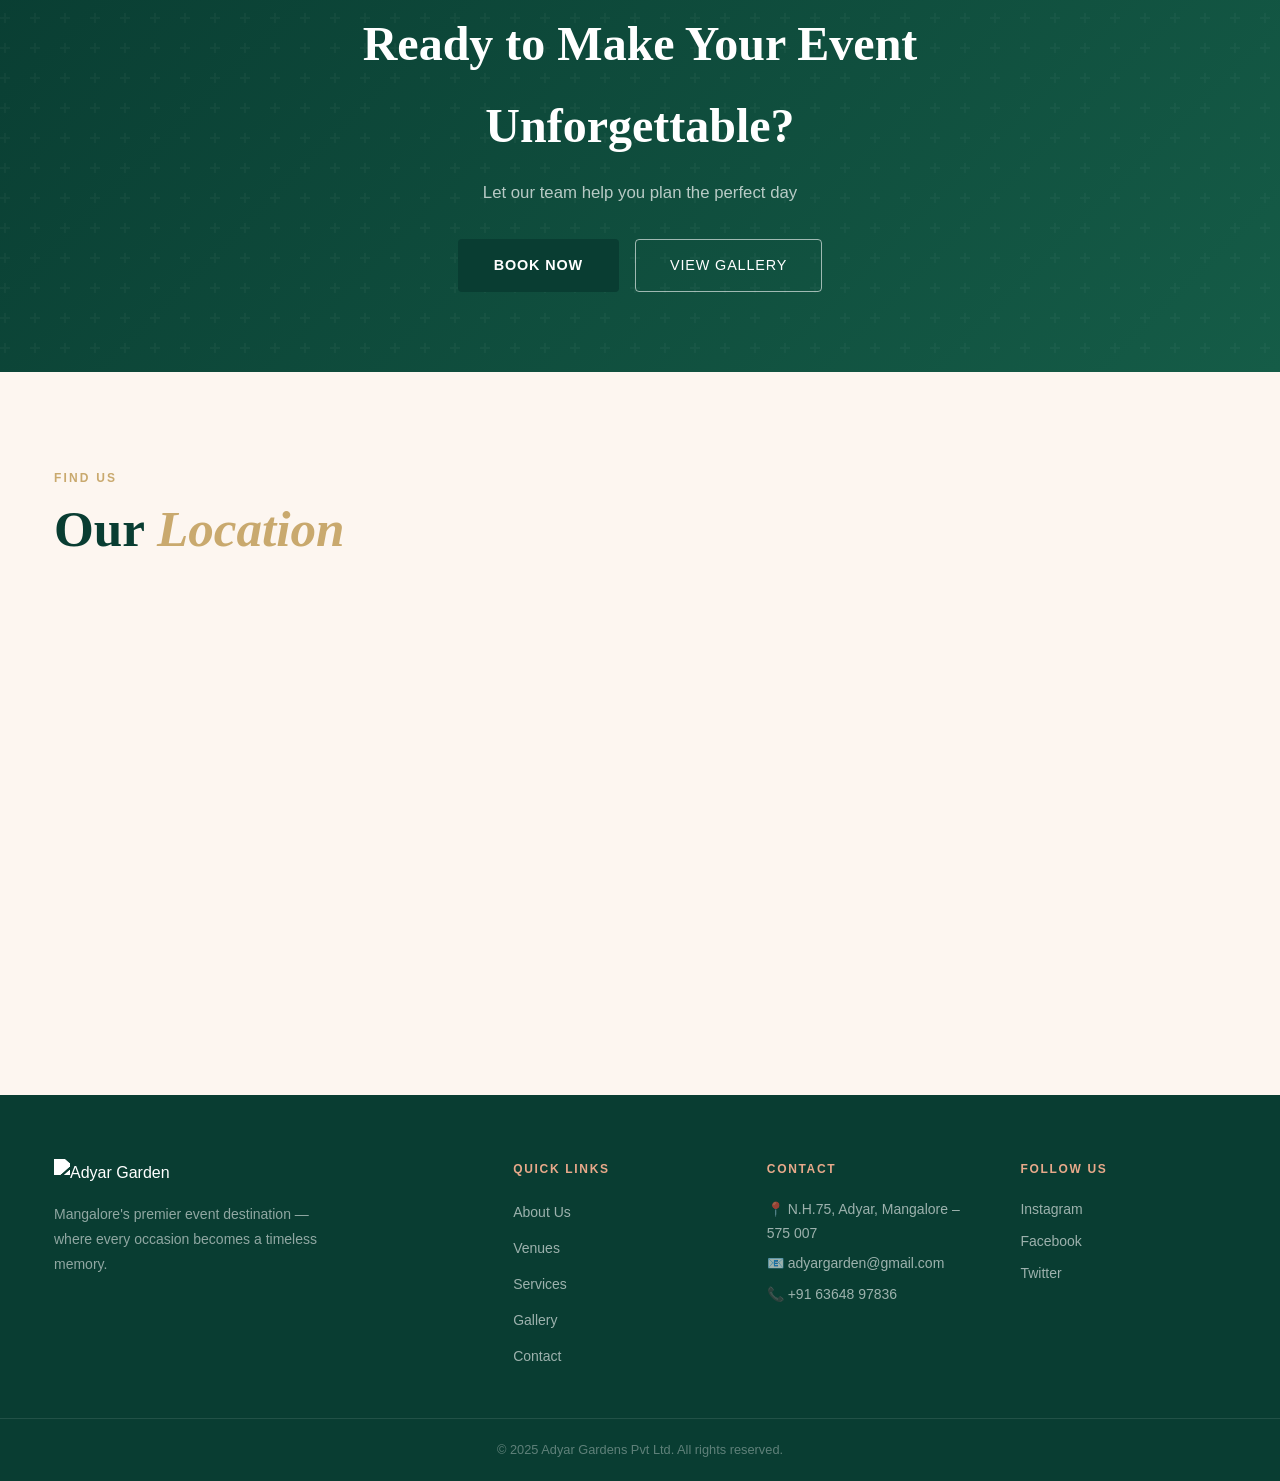
==== commit 72a2e002: "Update index.html" ====
--- a/index.html
+++ b/index.html
@@ -134,7 +134,7 @@
       <h2 class="section-title light">Iconic <em>Venues</em></h2>
       <div class="venues-scroll-track">
         <div class="venue-thumb scroll-reveal">
-          <div class="venue-thumb-img" style="background-image:url('vkshetty.jpg')">
+          <div class="venue-thumb-img" style="background-image:url('images/vkshetty.jpg')">
             <div class="venue-thumb-overlay">
               <h3>V K Shetty Auditorium</h3>
               <p>Up to 1,200 guests</p>
@@ -143,7 +143,7 @@
           </div>
         </div>
         <div class="venue-thumb scroll-reveal" style="--sr-delay:.1s">
-          <div class="venue-thumb-img" style="background-image:url('sambhrama.jpg')">
+          <div class="venue-thumb-img" style="background-image:url('images/sambhrama.jpg')">
             <div class="venue-thumb-overlay">
               <h3>Sambhrama Hall</h3>
               <p>Up to 500 guests</p>
@@ -152,7 +152,7 @@
           </div>
         </div>
         <div class="venue-thumb scroll-reveal" style="--sr-delay:.2s">
-          <div class="venue-thumb-img" style="background-image:url('astor.jpg')">
+          <div class="venue-thumb-img" style="background-image:url('images/astor.jpg')">
             <div class="venue-thumb-overlay">
               <h3>Aster Banquets</h3>
               <p>Up to 500 guests</p>
@@ -161,7 +161,7 @@
           </div>
         </div>
         <div class="venue-thumb scroll-reveal" style="--sr-delay:.3s">
-          <div class="venue-thumb-img" style="background-image:url('garden.jpg')">
+          <div class="venue-thumb-img" style="background-image:url('images/garden.jpg')">
             <div class="venue-thumb-overlay">
               <h3>Utsav &amp; Udyaan Garden</h3>
               <p>Up to 3,000 guests</p>
